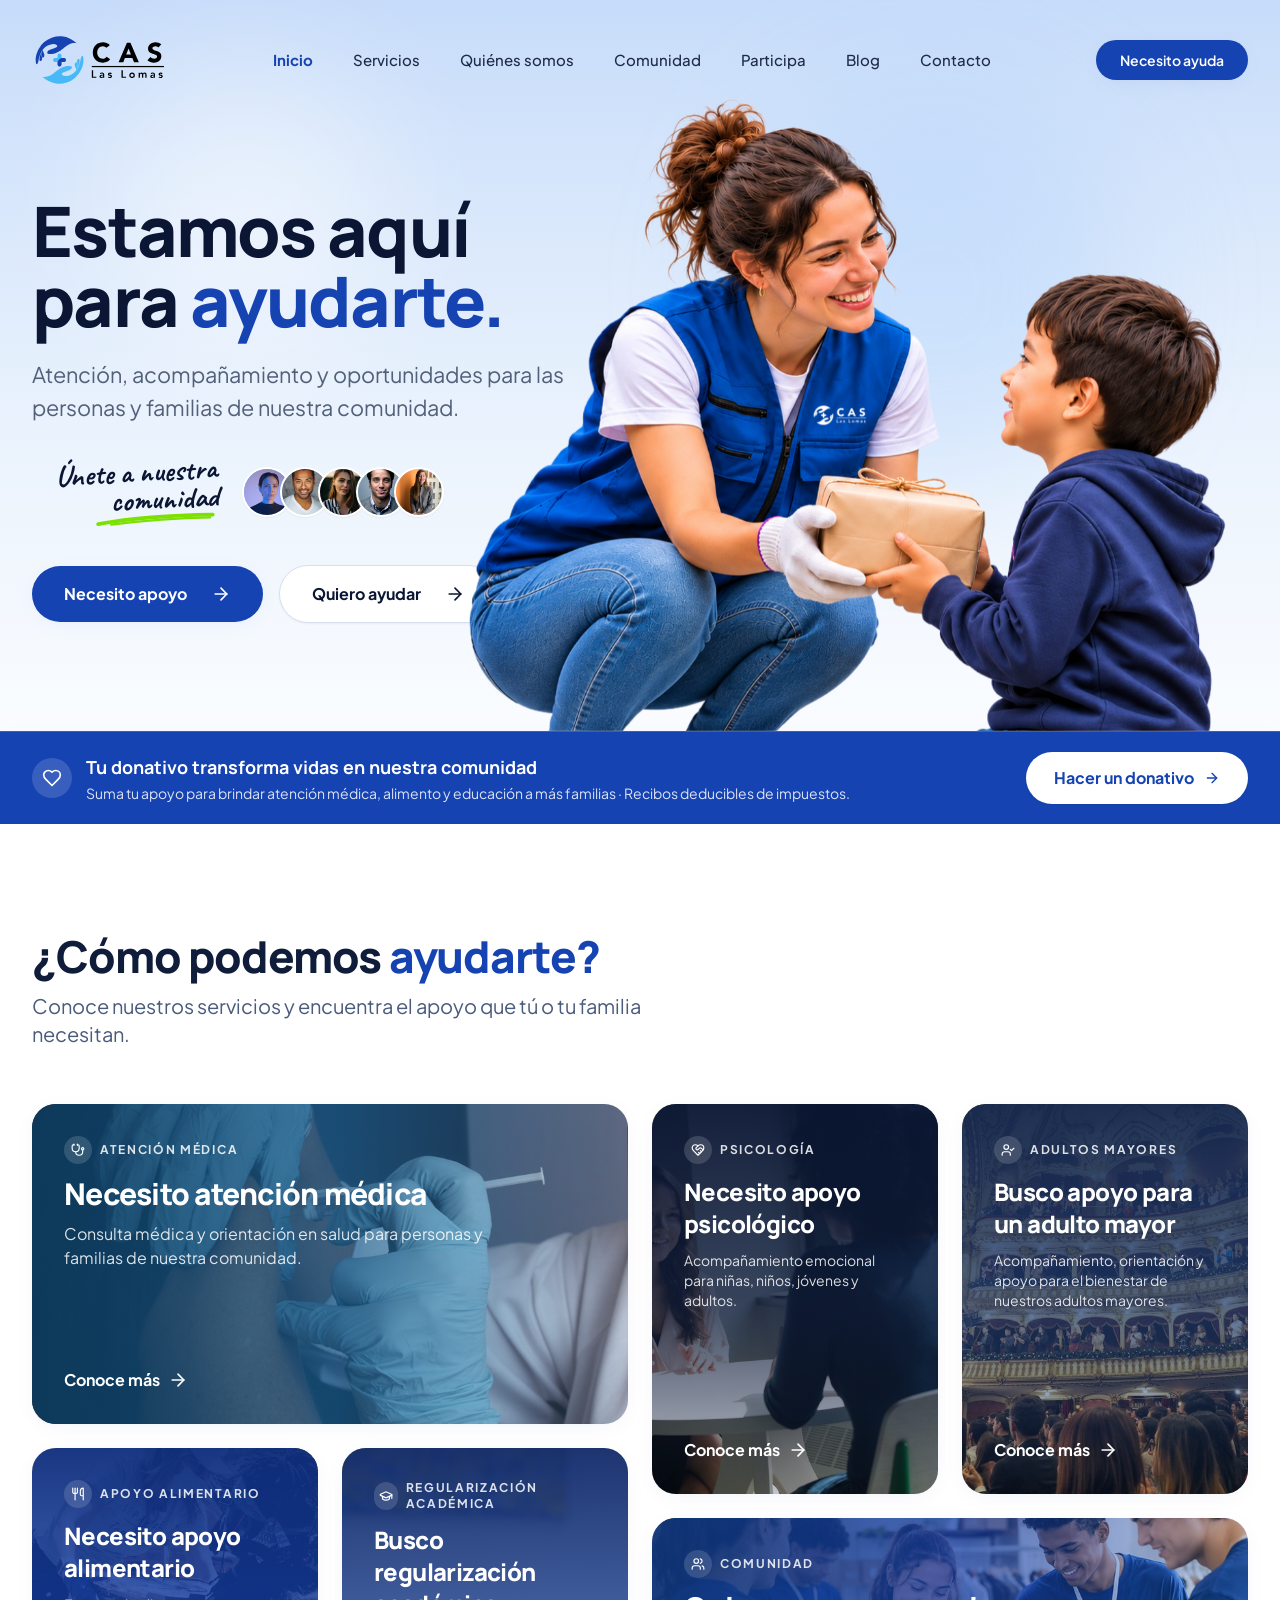
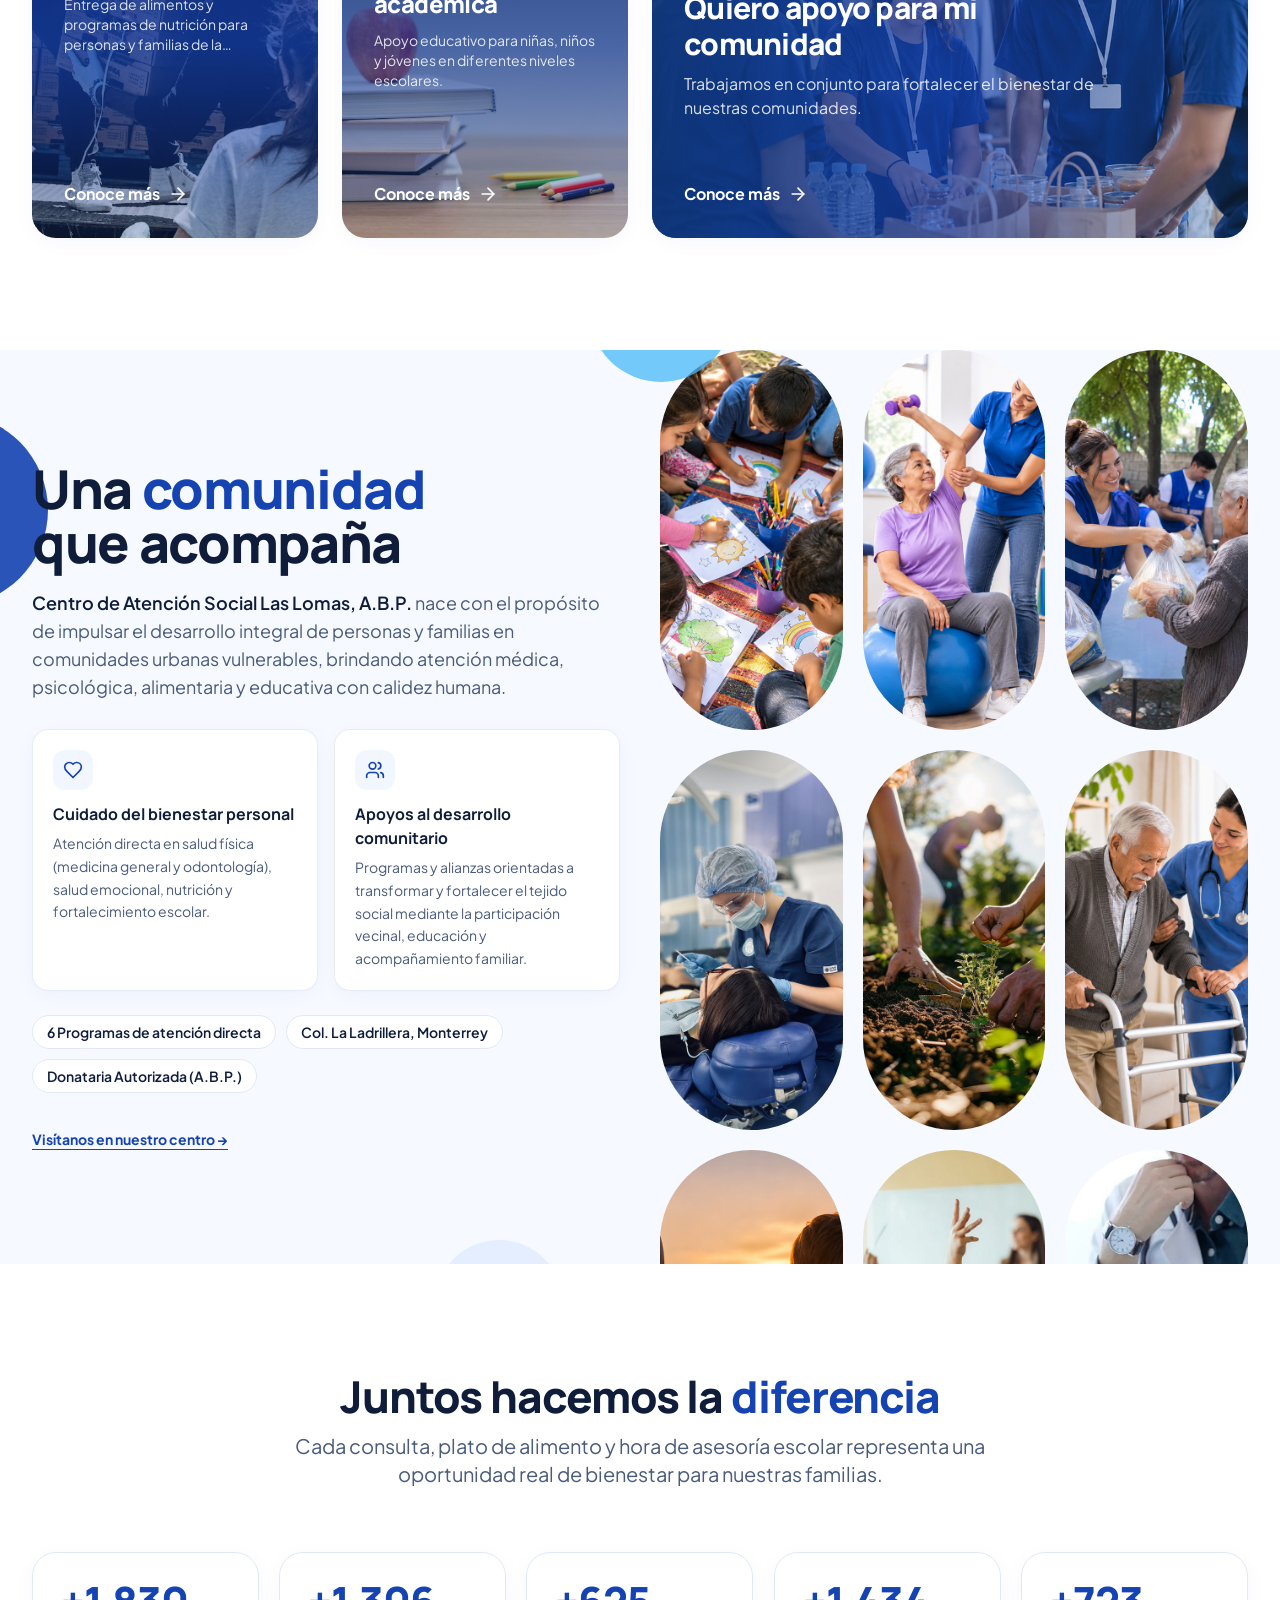
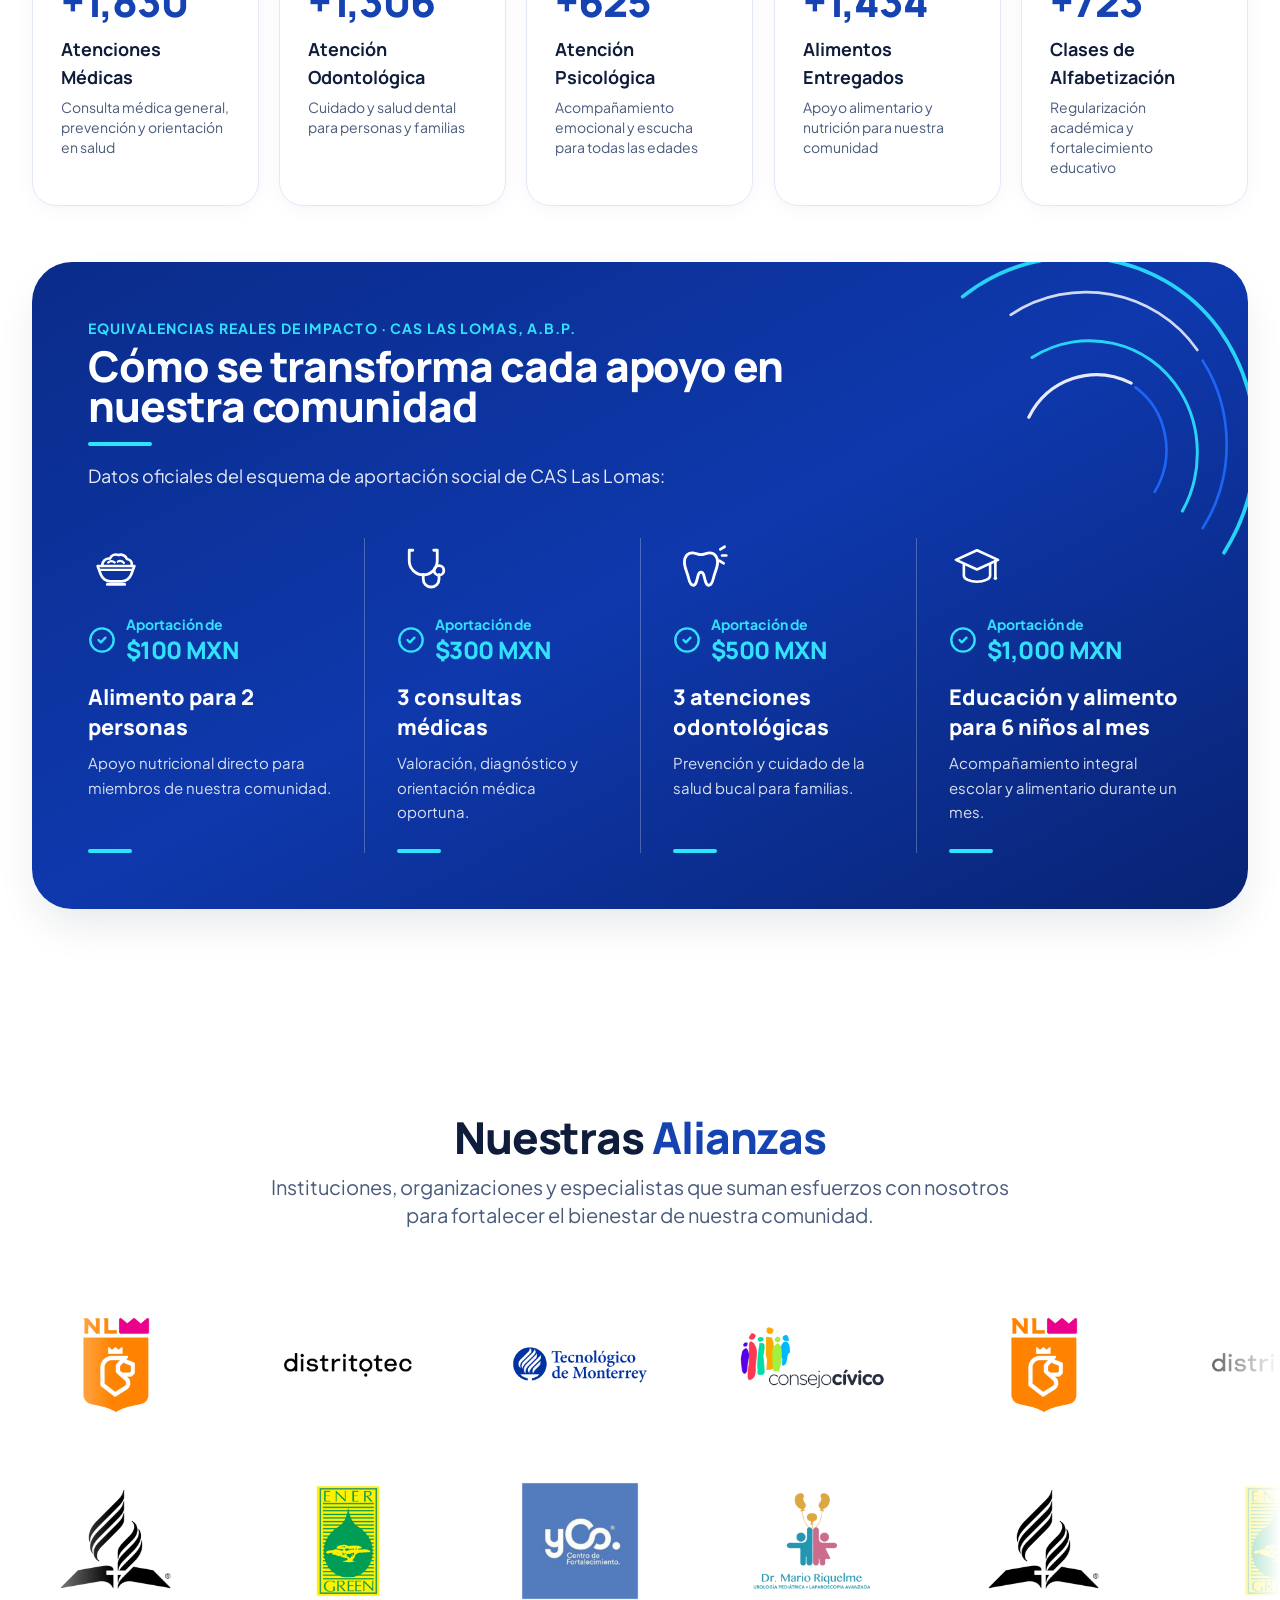
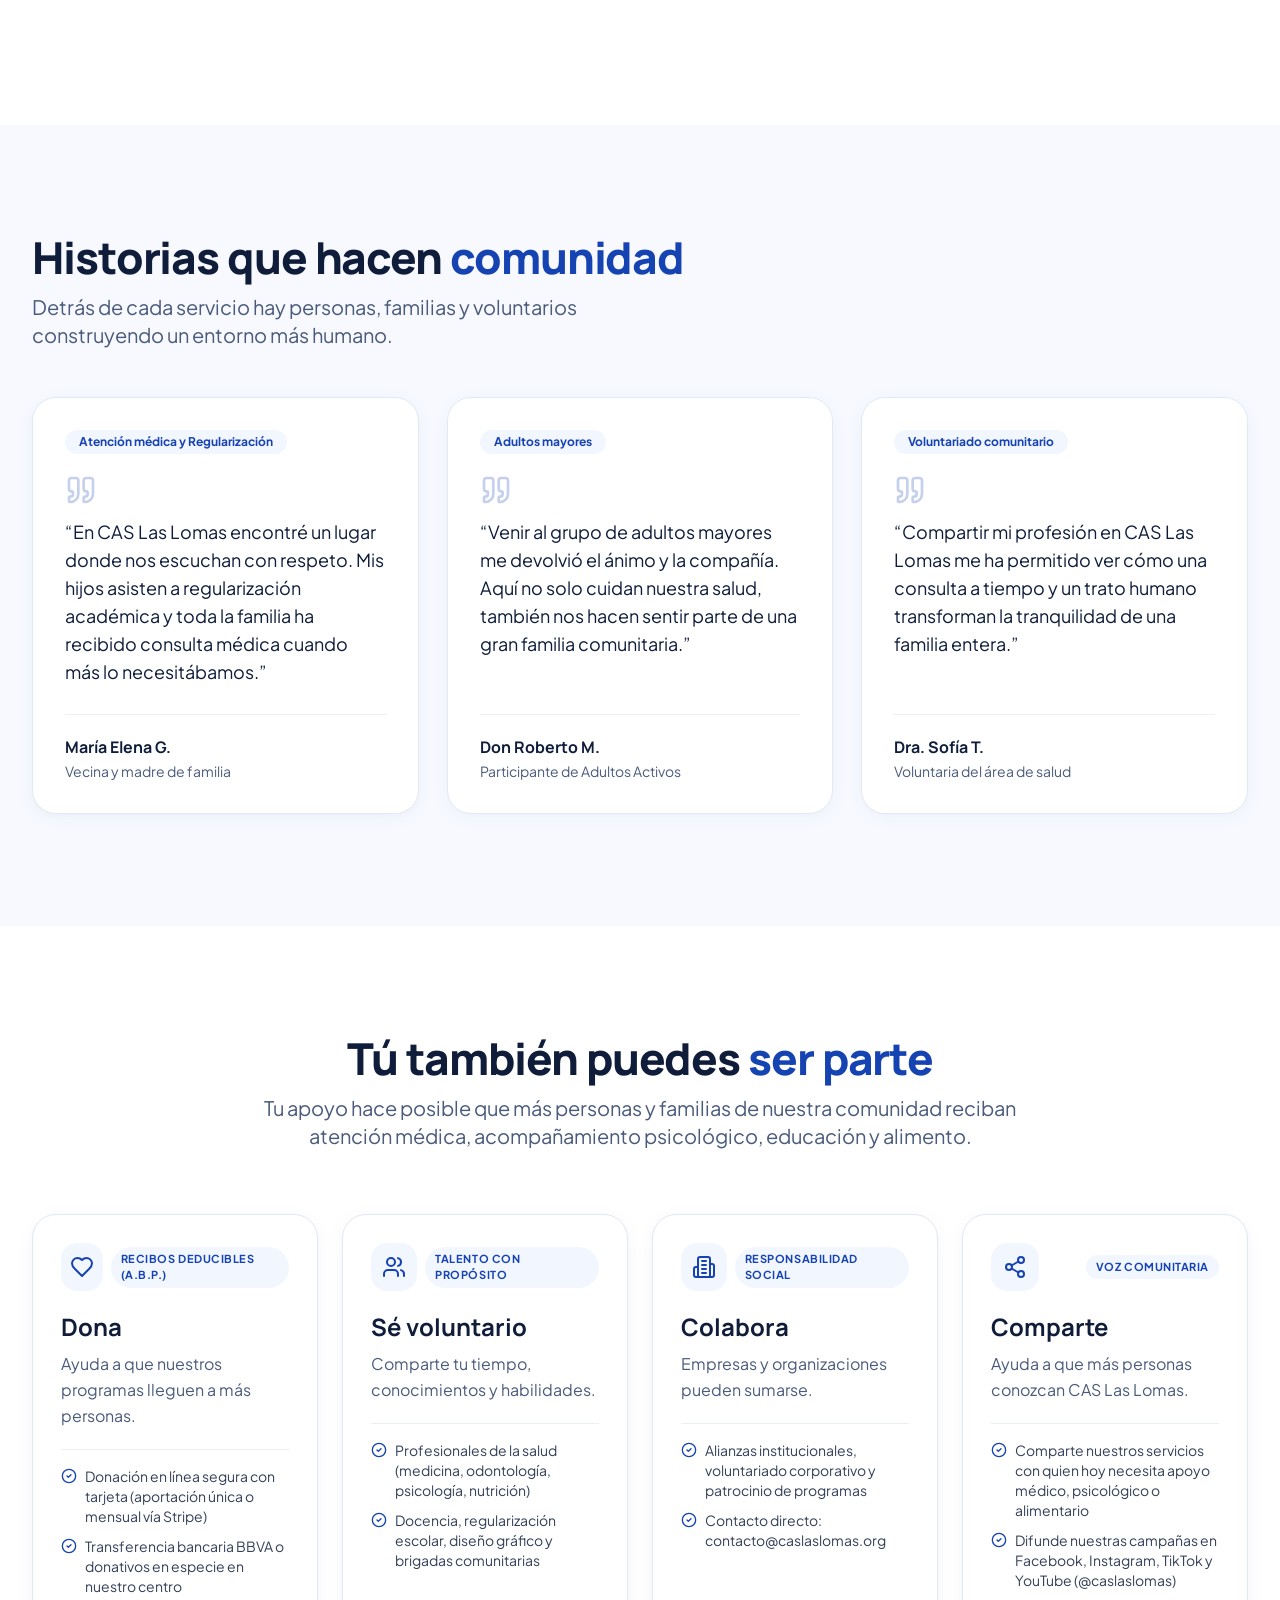
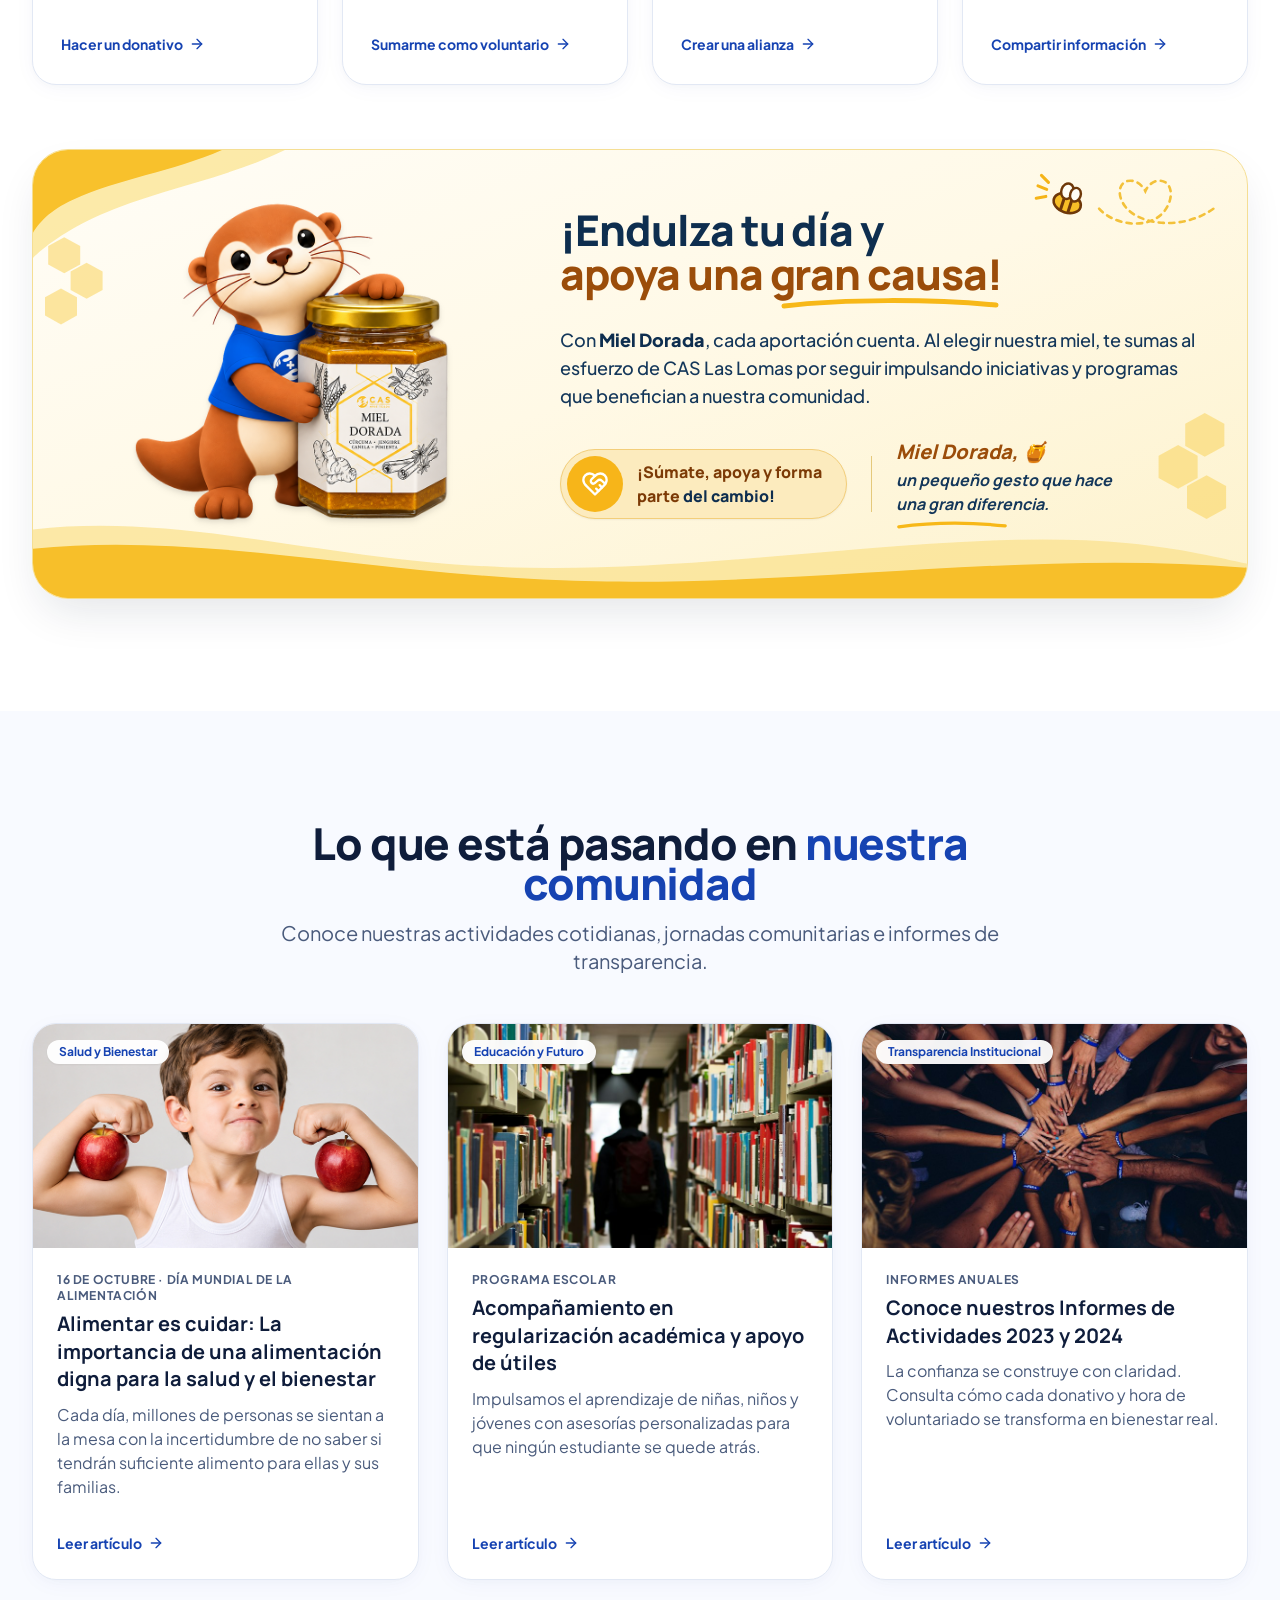
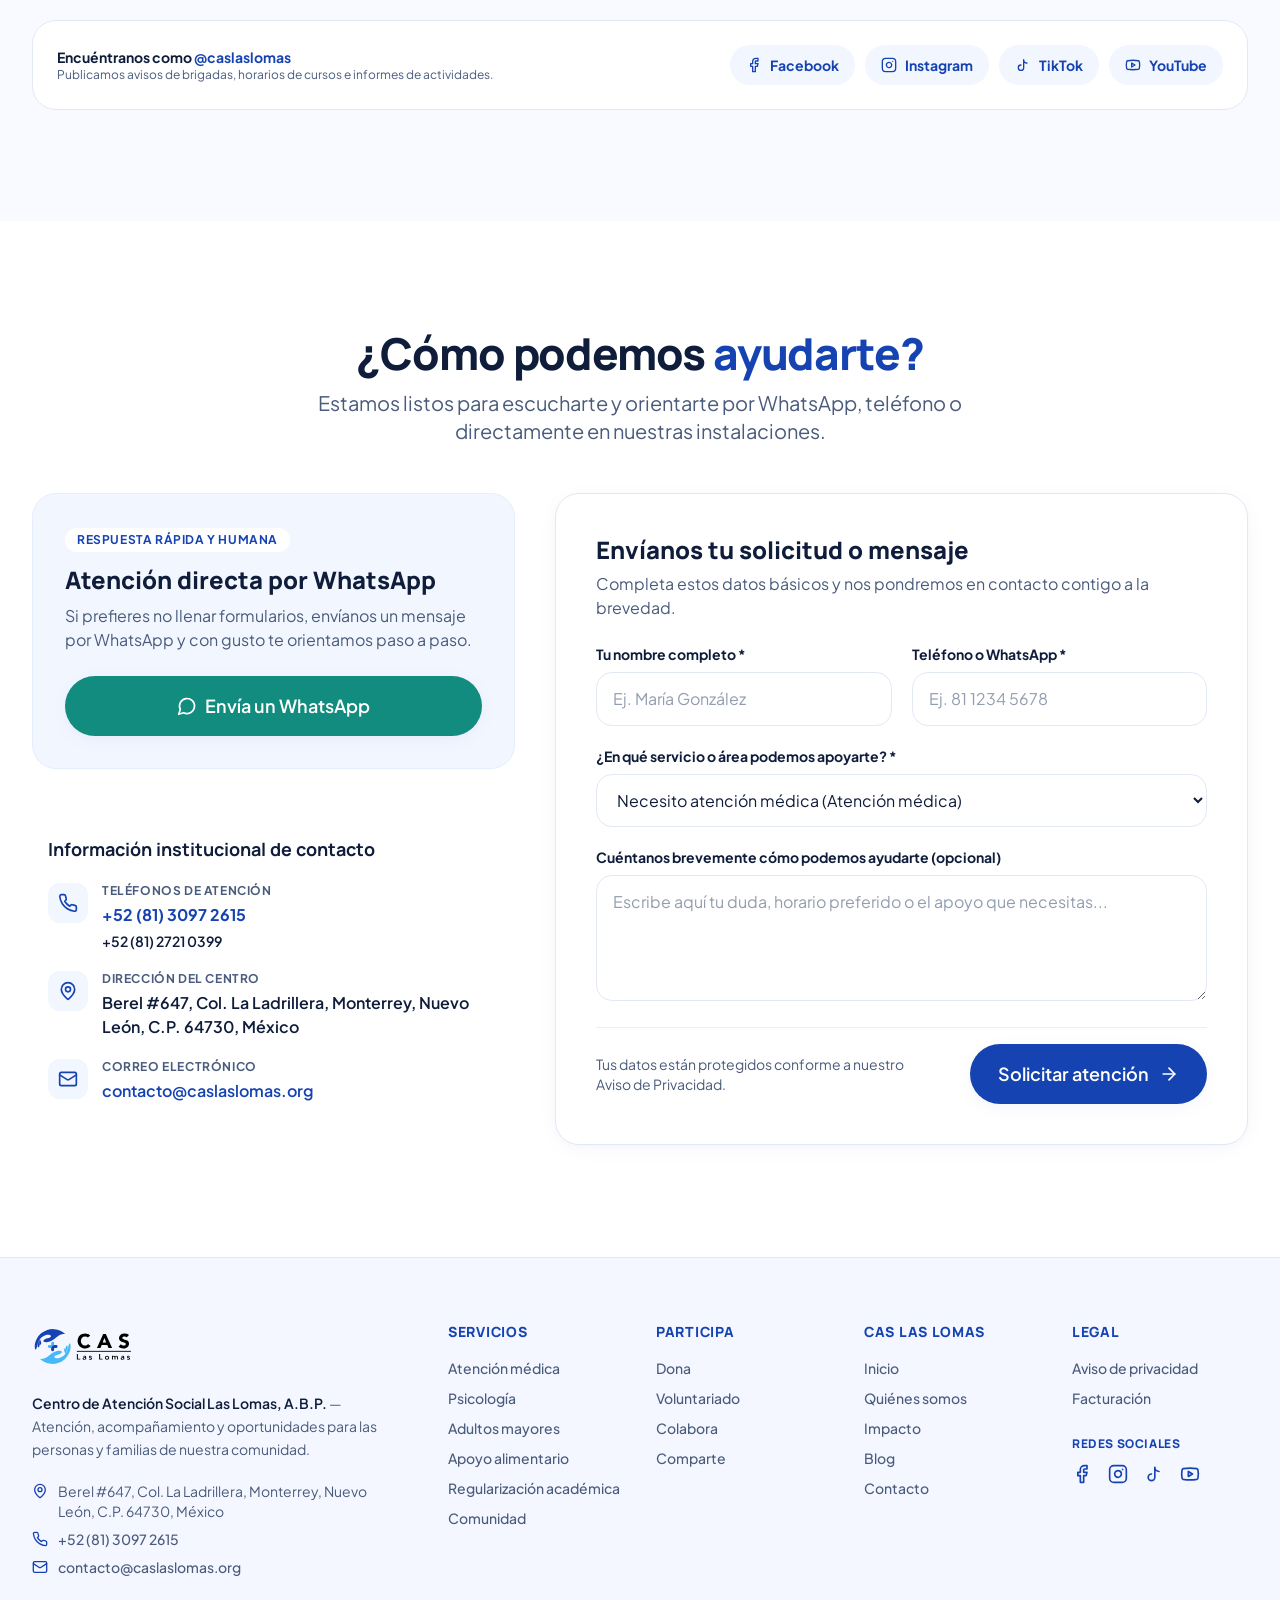
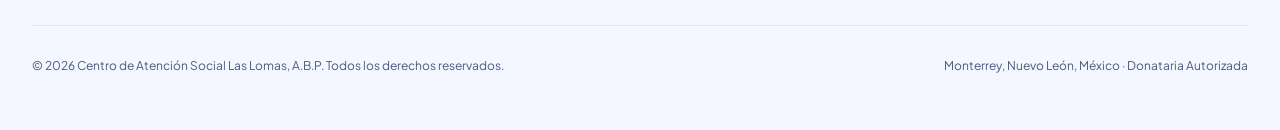
==== index.html @ 0db28bc6 "Add files via upload" ====
<!doctype html>
<html lang="es-MX" class="scroll-smooth">
  <head>
    <meta charset="UTF-8" />
    <link rel="icon" type="image/png" href="/favicon.png" />
    <link rel="apple-touch-icon" href="/favicon.png" />
    <meta name="viewport" content="width=device-width, initial-scale=1.0" />
    <title>CAS Las Lomas, A.B.P. — Comunidad, Acompañamiento y Oportunidades</title>
    <meta
      name="description"
      content="Centro de Atención Social Las Lomas, A.B.P. Atención médica, apoyo psicológico, apoyo alimentario, adultos mayores, regularización académica y programas para las personas y familias de nuestra comunidad en Monterrey, N.L."
    />
    <meta name="theme-color" content="#1643B2" />
    <!-- Google Fonts: Manrope, Plus Jakarta Sans & Caveat -->
    <link rel="preconnect" href="https://fonts.googleapis.com" />
    <link rel="preconnect" href="https://fonts.gstatic.com" crossorigin />
    <link
      href="https://fonts.googleapis.com/css2?family=Caveat:wght@600;700&family=Manrope:wght@600;700;800&family=Plus+Jakarta+Sans:wght@400;500;600;700&display=swap"
      rel="stylesheet"
    />
    <script type="module" crossorigin src="/assets/index-CTsj-hBc.js"></script>
    <link rel="stylesheet" crossorigin href="/assets/index-2d9EonLI.css">
  </head>
  <body class="bg-white text-cas-text font-sans antialiased selection:bg-cas-blue selection:text-white">
    <a
      href="#contenido-principal"
      class="sr-only focus:not-sr-only focus:fixed focus:top-4 focus:left-4 focus:z-[100] focus:px-5 focus:py-3 focus:bg-cas-blue focus:text-white focus:font-semibold focus:rounded-xl focus:shadow-lg"
    >
      Saltar al contenido principal
    </a>
    <div id="root"></div>
  </body>
</html>
---- assets/index-2d9EonLI.css ----
*,:before,:after{--tw-border-spacing-x: 0;--tw-border-spacing-y: 0;--tw-translate-x: 0;--tw-translate-y: 0;--tw-rotate: 0;--tw-skew-x: 0;--tw-skew-y: 0;--tw-scale-x: 1;--tw-scale-y: 1;--tw-pan-x: ;--tw-pan-y: ;--tw-pinch-zoom: ;--tw-scroll-snap-strictness: proximity;--tw-gradient-from-position: ;--tw-gradient-via-position: ;--tw-gradient-to-position: ;--tw-ordinal: ;--tw-slashed-zero: ;--tw-numeric-figure: ;--tw-numeric-spacing: ;--tw-numeric-fraction: ;--tw-ring-inset: ;--tw-ring-offset-width: 0px;--tw-ring-offset-color: #fff;--tw-ring-color: rgb(59 130 246 / .5);--tw-ring-offset-shadow: 0 0 #0000;--tw-ring-shadow: 0 0 #0000;--tw-shadow: 0 0 #0000;--tw-shadow-colored: 0 0 #0000;--tw-blur: ;--tw-brightness: ;--tw-contrast: ;--tw-grayscale: ;--tw-hue-rotate: ;--tw-invert: ;--tw-saturate: ;--tw-sepia: ;--tw-drop-shadow: ;--tw-backdrop-blur: ;--tw-backdrop-brightness: ;--tw-backdrop-contrast: ;--tw-backdrop-grayscale: ;--tw-backdrop-hue-rotate: ;--tw-backdrop-invert: ;--tw-backdrop-opacity: ;--tw-backdrop-saturate: ;--tw-backdrop-sepia: ;--tw-contain-size: ;--tw-contain-layout: ;--tw-contain-paint: ;--tw-contain-style: }::backdrop{--tw-border-spacing-x: 0;--tw-border-spacing-y: 0;--tw-translate-x: 0;--tw-translate-y: 0;--tw-rotate: 0;--tw-skew-x: 0;--tw-skew-y: 0;--tw-scale-x: 1;--tw-scale-y: 1;--tw-pan-x: ;--tw-pan-y: ;--tw-pinch-zoom: ;--tw-scroll-snap-strictness: proximity;--tw-gradient-from-position: ;--tw-gradient-via-position: ;--tw-gradient-to-position: ;--tw-ordinal: ;--tw-slashed-zero: ;--tw-numeric-figure: ;--tw-numeric-spacing: ;--tw-numeric-fraction: ;--tw-ring-inset: ;--tw-ring-offset-width: 0px;--tw-ring-offset-color: #fff;--tw-ring-color: rgb(59 130 246 / .5);--tw-ring-offset-shadow: 0 0 #0000;--tw-ring-shadow: 0 0 #0000;--tw-shadow: 0 0 #0000;--tw-shadow-colored: 0 0 #0000;--tw-blur: ;--tw-brightness: ;--tw-contrast: ;--tw-grayscale: ;--tw-hue-rotate: ;--tw-invert: ;--tw-saturate: ;--tw-sepia: ;--tw-drop-shadow: ;--tw-backdrop-blur: ;--tw-backdrop-brightness: ;--tw-backdrop-contrast: ;--tw-backdrop-grayscale: ;--tw-backdrop-hue-rotate: ;--tw-backdrop-invert: ;--tw-backdrop-opacity: ;--tw-backdrop-saturate: ;--tw-backdrop-sepia: ;--tw-contain-size: ;--tw-contain-layout: ;--tw-contain-paint: ;--tw-contain-style: }*,:before,:after{box-sizing:border-box;border-width:0;border-style:solid;border-color:#e5e7eb}:before,:after{--tw-content: ""}html,:host{line-height:1.5;-webkit-text-size-adjust:100%;-moz-tab-size:4;-o-tab-size:4;tab-size:4;font-family:Plus Jakarta Sans,Inter,system-ui,-apple-system,sans-serif;font-feature-settings:normal;font-variation-settings:normal;-webkit-tap-highlight-color:transparent}body{margin:0;line-height:inherit}hr{height:0;color:inherit;border-top-width:1px}abbr:where([title]){-webkit-text-decoration:underline dotted;text-decoration:underline dotted}h1,h2,h3,h4,h5,h6{font-size:inherit;font-weight:inherit}a{color:inherit;text-decoration:inherit}b,strong{font-weight:bolder}code,kbd,samp,pre{font-family:ui-monospace,SFMono-Regular,Menlo,Monaco,Consolas,Liberation Mono,Courier New,monospace;font-feature-settings:normal;font-variation-settings:normal;font-size:1em}small{font-size:80%}sub,sup{font-size:75%;line-height:0;position:relative;vertical-align:baseline}sub{bottom:-.25em}sup{top:-.5em}table{text-indent:0;border-color:inherit;border-collapse:collapse}button,input,optgroup,select,textarea{font-family:inherit;font-feature-settings:inherit;font-variation-settings:inherit;font-size:100%;font-weight:inherit;line-height:inherit;letter-spacing:inherit;color:inherit;margin:0;padding:0}button,select{text-transform:none}button,input:where([type=button]),input:where([type=reset]),input:where([type=submit]){-webkit-appearance:button;background-color:transparent;background-image:none}:-moz-focusring{outline:auto}:-moz-ui-invalid{box-shadow:none}progress{vertical-align:baseline}::-webkit-inner-spin-button,::-webkit-outer-spin-button{height:auto}[type=search]{-webkit-appearance:textfield;outline-offset:-2px}::-webkit-search-decoration{-webkit-appearance:none}::-webkit-file-upload-button{-webkit-appearance:button;font:inherit}summary{display:list-item}blockquote,dl,dd,h1,h2,h3,h4,h5,h6,hr,figure,p,pre{margin:0}fieldset{margin:0;padding:0}legend{padding:0}ol,ul,menu{list-style:none;margin:0;padding:0}dialog{padding:0}textarea{resize:vertical}input::-moz-placeholder,textarea::-moz-placeholder{opacity:1;color:#9ca3af}input::placeholder,textarea::placeholder{opacity:1;color:#9ca3af}button,[role=button]{cursor:pointer}:disabled{cursor:default}img,svg,video,canvas,audio,iframe,embed,object{display:block;vertical-align:middle}img,video{max-width:100%;height:auto}[hidden]:where(:not([hidden=until-found])){display:none}html{font-feature-settings:"cv02","cv03","cv04","cv11";-webkit-tap-highlight-color:transparent}*:focus-visible{outline:3px solid #1643B2;outline-offset:3px}.sr-only{position:absolute;width:1px;height:1px;padding:0;margin:-1px;overflow:hidden;clip:rect(0,0,0,0);white-space:nowrap;border-width:0}.pointer-events-none{pointer-events:none}.fixed{position:fixed}.absolute{position:absolute}.relative{position:relative}.inset-0{top:0;right:0;bottom:0;left:0}.inset-x-0{left:0;right:0}.inset-y-0{top:0;bottom:0}.-bottom-10{bottom:-2.5rem}.-bottom-3{bottom:-.75rem}.-left-12{left:-3rem}.-left-4{left:-1rem}.-right-4{right:-1rem}.-right-6{right:-1.5rem}.-top-12{top:-3rem}.-top-2\.5{top:-.625rem}.-top-3{top:-.75rem}.-top-4{top:-1rem}.-top-6{top:-1.5rem}.bottom-0{bottom:0}.bottom-16{bottom:4rem}.bottom-4{bottom:1rem}.left-0{left:0}.left-3{left:.75rem}.left-3\.5{left:.875rem}.left-4{left:1rem}.left-5{left:1.25rem}.left-6{left:1.5rem}.left-\[34\%\]{left:34%}.left-\[46\%\]{left:46%}.left-\[8\%\]{left:8%}.right-0{right:0}.right-3{right:.75rem}.right-4{right:1rem}.right-6{right:1.5rem}.right-\[12\%\]{right:12%}.top-0{top:0}.top-1\/2{top:50%}.top-16{top:4rem}.top-20{top:5rem}.top-24{top:6rem}.top-3\.5{top:.875rem}.top-4{top:1rem}.-z-10{z-index:-10}.z-10{z-index:10}.z-20{z-index:20}.z-40{z-index:40}.z-50{z-index:50}.z-\[70\]{z-index:70}.order-1{order:1}.order-2{order:2}.mx-auto{margin-left:auto;margin-right:auto}.-ml-1{margin-left:-.25rem}.-mt-0\.5{margin-top:-.125rem}.mb-1\.5{margin-bottom:.375rem}.mb-2{margin-bottom:.5rem}.mb-3{margin-bottom:.75rem}.mb-4{margin-bottom:1rem}.mb-5{margin-bottom:1.25rem}.mb-8{margin-bottom:2rem}.ml-2{margin-left:.5rem}.ml-auto{margin-left:auto}.mr-1{margin-right:.25rem}.mt-0\.5{margin-top:.125rem}.mt-1{margin-top:.25rem}.mt-1\.5{margin-top:.375rem}.mt-10{margin-top:2.5rem}.mt-12{margin-top:3rem}.mt-14{margin-top:3.5rem}.mt-2{margin-top:.5rem}.mt-2\.5{margin-top:.625rem}.mt-20{margin-top:5rem}.mt-3{margin-top:.75rem}.mt-3\.5{margin-top:.875rem}.mt-4{margin-top:1rem}.mt-5{margin-top:1.25rem}.mt-6{margin-top:1.5rem}.mt-7{margin-top:1.75rem}.mt-8{margin-top:2rem}.mt-9{margin-top:2.25rem}.line-clamp-1{overflow:hidden;display:-webkit-box;-webkit-box-orient:vertical;-webkit-line-clamp:1}.line-clamp-2{overflow:hidden;display:-webkit-box;-webkit-box-orient:vertical;-webkit-line-clamp:2}.line-clamp-3{overflow:hidden;display:-webkit-box;-webkit-box-orient:vertical;-webkit-line-clamp:3}.block{display:block}.inline-block{display:inline-block}.flex{display:flex}.inline-flex{display:inline-flex}.grid{display:grid}.hidden{display:none}.aspect-\[16\/9\]{aspect-ratio:16/9}.aspect-\[4\/3\]{aspect-ratio:4/3}.h-1{height:.25rem}.h-10{height:2.5rem}.h-11{height:2.75rem}.h-12{height:3rem}.h-14{height:3.5rem}.h-16{height:4rem}.h-2{height:.5rem}.h-2\.5{height:.625rem}.h-20{height:5rem}.h-28{height:7rem}.h-3{height:.75rem}.h-3\.5{height:.875rem}.h-32{height:8rem}.h-4{height:1rem}.h-40{height:10rem}.h-48{height:12rem}.h-5{height:1.25rem}.h-52{height:13rem}.h-56{height:14rem}.h-6{height:1.5rem}.h-64{height:16rem}.h-7{height:1.75rem}.h-72{height:18rem}.h-8{height:2rem}.h-9{height:2.25rem}.h-96{height:24rem}.h-\[310px\]{height:310px}.h-\[560px\]{height:560px}.h-auto{height:auto}.h-full{height:100%}.max-h-72{max-height:18rem}.max-h-\[10rem\]{max-height:10rem}.max-h-\[85vh\]{max-height:85vh}.max-h-\[90vh\]{max-height:90vh}.max-h-\[92vh\]{max-height:92vh}.min-h-\[290px\]{min-height:290px}.min-h-\[360px\]{min-height:360px}.min-h-\[40px\]{min-height:40px}.min-h-\[48px\]{min-height:48px}.min-h-\[54px\]{min-height:54px}.min-h-screen{min-height:100vh}.w-10{width:2.5rem}.w-11{width:2.75rem}.w-12{width:3rem}.w-14{width:3.5rem}.w-16{width:4rem}.w-2{width:.5rem}.w-2\.5{width:.625rem}.w-20{width:5rem}.w-24{width:6rem}.w-28{width:7rem}.w-3\.5{width:.875rem}.w-32{width:8rem}.w-36{width:9rem}.w-4{width:1rem}.w-44{width:11rem}.w-48{width:12rem}.w-5{width:1.25rem}.w-52{width:13rem}.w-6{width:1.5rem}.w-64{width:16rem}.w-7{width:1.75rem}.w-72{width:18rem}.w-8{width:2rem}.w-9{width:2.25rem}.w-96{width:24rem}.w-\[108\%\]{width:108%}.w-auto{width:auto}.w-full{width:100%}.w-max{width:-moz-max-content;width:max-content}.w-px{width:1px}.min-w-\[215px\]{min-width:215px}.max-w-2xl{max-width:42rem}.max-w-3xl{max-width:48rem}.max-w-4xl{max-width:56rem}.max-w-7xl{max-width:80rem}.max-w-\[220px\]{max-width:220px}.max-w-\[580px\]{max-width:580px}.max-w-full{max-width:100%}.max-w-md{max-width:28rem}.max-w-none{max-width:none}.max-w-xl{max-width:36rem}.max-w-xs{max-width:20rem}.flex-1{flex:1 1 0%}.shrink-0{flex-shrink:0}.origin-bottom{transform-origin:bottom}.-translate-y-0\.5{--tw-translate-y: -.125rem;transform:translate(var(--tw-translate-x),var(--tw-translate-y)) rotate(var(--tw-rotate)) skew(var(--tw-skew-x)) skewY(var(--tw-skew-y)) scaleX(var(--tw-scale-x)) scaleY(var(--tw-scale-y))}.-translate-y-1\/2{--tw-translate-y: -50%;transform:translate(var(--tw-translate-x),var(--tw-translate-y)) rotate(var(--tw-rotate)) skew(var(--tw-skew-x)) skewY(var(--tw-skew-y)) scaleX(var(--tw-scale-x)) scaleY(var(--tw-scale-y))}.-rotate-3{--tw-rotate: -3deg;transform:translate(var(--tw-translate-x),var(--tw-translate-y)) rotate(var(--tw-rotate)) skew(var(--tw-skew-x)) skewY(var(--tw-skew-y)) scaleX(var(--tw-scale-x)) scaleY(var(--tw-scale-y))}.rotate-3{--tw-rotate: 3deg;transform:translate(var(--tw-translate-x),var(--tw-translate-y)) rotate(var(--tw-rotate)) skew(var(--tw-skew-x)) skewY(var(--tw-skew-y)) scaleX(var(--tw-scale-x)) scaleY(var(--tw-scale-y))}.rotate-6{--tw-rotate: 6deg;transform:translate(var(--tw-translate-x),var(--tw-translate-y)) rotate(var(--tw-rotate)) skew(var(--tw-skew-x)) skewY(var(--tw-skew-y)) scaleX(var(--tw-scale-x)) scaleY(var(--tw-scale-y))}.transform{transform:translate(var(--tw-translate-x),var(--tw-translate-y)) rotate(var(--tw-rotate)) skew(var(--tw-skew-x)) skewY(var(--tw-skew-y)) scaleX(var(--tw-scale-x)) scaleY(var(--tw-scale-y))}.cursor-pointer{cursor:pointer}.select-none{-webkit-user-select:none;-moz-user-select:none;user-select:none}.resize-y{resize:vertical}.scroll-mt-20{scroll-margin-top:5rem}.grid-cols-1{grid-template-columns:repeat(1,minmax(0,1fr))}.grid-cols-2{grid-template-columns:repeat(2,minmax(0,1fr))}.grid-cols-3{grid-template-columns:repeat(3,minmax(0,1fr))}.flex-row{flex-direction:row}.flex-col{flex-direction:column}.flex-wrap{flex-wrap:wrap}.items-start{align-items:flex-start}.items-end{align-items:flex-end}.items-center{align-items:center}.items-stretch{align-items:stretch}.justify-end{justify-content:flex-end}.justify-center{justify-content:center}.justify-between{justify-content:space-between}.gap-1{gap:.25rem}.gap-1\.5{gap:.375rem}.gap-10{gap:2.5rem}.gap-12{gap:3rem}.gap-2{gap:.5rem}.gap-2\.5{gap:.625rem}.gap-3{gap:.75rem}.gap-3\.5{gap:.875rem}.gap-4{gap:1rem}.gap-5{gap:1.25rem}.gap-6{gap:1.5rem}.gap-7{gap:1.75rem}.gap-8{gap:2rem}.gap-y-10{row-gap:2.5rem}.-space-x-2\.5>:not([hidden])~:not([hidden]){--tw-space-x-reverse: 0;margin-right:calc(-.625rem * var(--tw-space-x-reverse));margin-left:calc(-.625rem * calc(1 - var(--tw-space-x-reverse)))}.space-y-1\.5>:not([hidden])~:not([hidden]){--tw-space-y-reverse: 0;margin-top:calc(.375rem * calc(1 - var(--tw-space-y-reverse)));margin-bottom:calc(.375rem * var(--tw-space-y-reverse))}.space-y-2>:not([hidden])~:not([hidden]){--tw-space-y-reverse: 0;margin-top:calc(.5rem * calc(1 - var(--tw-space-y-reverse)));margin-bottom:calc(.5rem * var(--tw-space-y-reverse))}.space-y-2\.5>:not([hidden])~:not([hidden]){--tw-space-y-reverse: 0;margin-top:calc(.625rem * calc(1 - var(--tw-space-y-reverse)));margin-bottom:calc(.625rem * var(--tw-space-y-reverse))}.space-y-3>:not([hidden])~:not([hidden]){--tw-space-y-reverse: 0;margin-top:calc(.75rem * calc(1 - var(--tw-space-y-reverse)));margin-bottom:calc(.75rem * var(--tw-space-y-reverse))}.space-y-4>:not([hidden])~:not([hidden]){--tw-space-y-reverse: 0;margin-top:calc(1rem * calc(1 - var(--tw-space-y-reverse)));margin-bottom:calc(1rem * var(--tw-space-y-reverse))}.space-y-5>:not([hidden])~:not([hidden]){--tw-space-y-reverse: 0;margin-top:calc(1.25rem * calc(1 - var(--tw-space-y-reverse)));margin-bottom:calc(1.25rem * var(--tw-space-y-reverse))}.space-y-6>:not([hidden])~:not([hidden]){--tw-space-y-reverse: 0;margin-top:calc(1.5rem * calc(1 - var(--tw-space-y-reverse)));margin-bottom:calc(1.5rem * var(--tw-space-y-reverse))}.space-y-8>:not([hidden])~:not([hidden]){--tw-space-y-reverse: 0;margin-top:calc(2rem * calc(1 - var(--tw-space-y-reverse)));margin-bottom:calc(2rem * var(--tw-space-y-reverse))}.self-start{align-self:flex-start}.self-end{align-self:flex-end}.overflow-hidden{overflow:hidden}.overflow-y-auto{overflow-y:auto}.scroll-smooth{scroll-behavior:smooth}.whitespace-nowrap{white-space:nowrap}.rounded-2xl{border-radius:1rem}.rounded-3xl{border-radius:1.5rem}.rounded-\[2\.25rem\]{border-radius:2.25rem}.rounded-\[2rem\]{border-radius:2rem}.rounded-\[3rem\]{border-radius:3rem}.rounded-full{border-radius:9999px}.rounded-md{border-radius:.375rem}.rounded-xl{border-radius:.75rem}.rounded-b-full{border-bottom-right-radius:9999px;border-bottom-left-radius:9999px}.rounded-r-2xl{border-top-right-radius:1rem;border-bottom-right-radius:1rem}.rounded-r-full{border-top-right-radius:9999px;border-bottom-right-radius:9999px}.rounded-t-full{border-top-left-radius:9999px;border-top-right-radius:9999px}.rounded-tr-\[3\.5rem\]{border-top-right-radius:3.5rem}.border{border-width:1px}.border-2{border-width:2px}.border-4{border-width:4px}.border-b{border-bottom-width:1px}.border-l-4{border-left-width:4px}.border-t{border-top-width:1px}.border-\[\#CBD5E1\]{--tw-border-opacity: 1;border-color:rgb(203 213 225 / var(--tw-border-opacity, 1))}.border-\[\#D5DFEE\]{--tw-border-opacity: 1;border-color:rgb(213 223 238 / var(--tw-border-opacity, 1))}.border-\[\#F3CE7A\]{--tw-border-opacity: 1;border-color:rgb(243 206 122 / var(--tw-border-opacity, 1))}.border-\[\#F5DE93\]{--tw-border-opacity: 1;border-color:rgb(245 222 147 / var(--tw-border-opacity, 1))}.border-cas-blue{--tw-border-opacity: 1;border-color:rgb(22 67 178 / var(--tw-border-opacity, 1))}.border-cas-blue\/30{border-color:#1643b24d}.border-cas-border{--tw-border-opacity: 1;border-color:rgb(226 232 244 / var(--tw-border-opacity, 1))}.border-cas-border\/70{border-color:#e2e8f4b3}.border-cas-border\/80{border-color:#e2e8f4cc}.border-cas-iceStrong{--tw-border-opacity: 1;border-color:rgb(228 238 255 / var(--tw-border-opacity, 1))}.border-red-200{--tw-border-opacity: 1;border-color:rgb(254 202 202 / var(--tw-border-opacity, 1))}.border-transparent{border-color:transparent}.border-white{--tw-border-opacity: 1;border-color:rgb(255 255 255 / var(--tw-border-opacity, 1))}.border-white\/15{border-color:#ffffff26}.border-white\/20{border-color:#fff3}.bg-\[\#128C7E\]{--tw-bg-opacity: 1;background-color:rgb(18 140 126 / var(--tw-bg-opacity, 1))}.bg-\[\#2CE5FF\]{--tw-bg-opacity: 1;background-color:rgb(44 229 255 / var(--tw-bg-opacity, 1))}.bg-\[\#38BDF8\]{--tw-bg-opacity: 1;background-color:rgb(56 189 248 / var(--tw-bg-opacity, 1))}.bg-\[\#8CC5F8\]{--tw-bg-opacity: 1;background-color:rgb(140 197 248 / var(--tw-bg-opacity, 1))}.bg-\[\#9BC5FA\]\/30{background-color:#9bc5fa4d}.bg-\[\#D6E8FF\]{--tw-bg-opacity: 1;background-color:rgb(214 232 255 / var(--tw-bg-opacity, 1))}.bg-\[\#D8E2DC\]{--tw-bg-opacity: 1;background-color:rgb(216 226 220 / var(--tw-bg-opacity, 1))}.bg-\[\#D8ECFF\]{--tw-bg-opacity: 1;background-color:rgb(216 236 255 / var(--tw-bg-opacity, 1))}.bg-\[\#D9E9FB\]{--tw-bg-opacity: 1;background-color:rgb(217 233 251 / var(--tw-bg-opacity, 1))}.bg-\[\#DCE8F9\]{--tw-bg-opacity: 1;background-color:rgb(220 232 249 / var(--tw-bg-opacity, 1))}.bg-\[\#DCEBFA\]{--tw-bg-opacity: 1;background-color:rgb(220 235 250 / var(--tw-bg-opacity, 1))}.bg-\[\#E2E8F0\]{--tw-bg-opacity: 1;background-color:rgb(226 232 240 / var(--tw-bg-opacity, 1))}.bg-\[\#E2EEFF\]{--tw-bg-opacity: 1;background-color:rgb(226 238 255 / var(--tw-bg-opacity, 1))}.bg-\[\#E4EEFF\]{--tw-bg-opacity: 1;background-color:rgb(228 238 255 / var(--tw-bg-opacity, 1))}.bg-\[\#E5C97B\]{--tw-bg-opacity: 1;background-color:rgb(229 201 123 / var(--tw-bg-opacity, 1))}.bg-\[\#E5ECF8\]{--tw-bg-opacity: 1;background-color:rgb(229 236 248 / var(--tw-bg-opacity, 1))}.bg-\[\#E8F1FD\]{--tw-bg-opacity: 1;background-color:rgb(232 241 253 / var(--tw-bg-opacity, 1))}.bg-\[\#F3D5E5\]{--tw-bg-opacity: 1;background-color:rgb(243 213 229 / var(--tw-bg-opacity, 1))}.bg-\[\#F6F9FF\]{--tw-bg-opacity: 1;background-color:rgb(246 249 255 / var(--tw-bg-opacity, 1))}.bg-\[\#F7B519\]{--tw-bg-opacity: 1;background-color:rgb(247 181 25 / var(--tw-bg-opacity, 1))}.bg-\[\#F8B4C4\]{--tw-bg-opacity: 1;background-color:rgb(248 180 196 / var(--tw-bg-opacity, 1))}.bg-\[\#FCEBBE\]{--tw-bg-opacity: 1;background-color:rgb(252 235 190 / var(--tw-bg-opacity, 1))}.bg-cas-blue{--tw-bg-opacity: 1;background-color:rgb(22 67 178 / var(--tw-bg-opacity, 1))}.bg-cas-blue\/10{background-color:#1643b21a}.bg-cas-blue\/90{background-color:#1643b2e6}.bg-cas-blue\/95{background-color:#1643b2f2}.bg-cas-blueDeep\/60{background-color:#0a193699}.bg-cas-border{--tw-bg-opacity: 1;background-color:rgb(226 232 244 / var(--tw-bg-opacity, 1))}.bg-cas-ice{--tw-bg-opacity: 1;background-color:rgb(242 246 255 / var(--tw-bg-opacity, 1))}.bg-cas-ice\/35{background-color:#f2f6ff59}.bg-cas-ice\/40{background-color:#f2f6ff66}.bg-cas-ice\/45{background-color:#f2f6ff73}.bg-cas-ice\/50{background-color:#f2f6ff80}.bg-cas-ice\/60{background-color:#f2f6ff99}.bg-cas-ice\/70{background-color:#f2f6ffb3}.bg-cas-ice\/80{background-color:#f2f6ffcc}.bg-cas-ice\/90{background-color:#f2f6ffe6}.bg-cas-iceStrong{--tw-bg-opacity: 1;background-color:rgb(228 238 255 / var(--tw-bg-opacity, 1))}.bg-cas-iceStrong\/90{background-color:#e4eeffe6}.bg-cas-sky\/75{background-color:#47b9f7bf}.bg-red-50{--tw-bg-opacity: 1;background-color:rgb(254 242 242 / var(--tw-bg-opacity, 1))}.bg-transparent{background-color:transparent}.bg-white{--tw-bg-opacity: 1;background-color:rgb(255 255 255 / var(--tw-bg-opacity, 1))}.bg-white\/15{background-color:#ffffff26}.bg-white\/45{background-color:#ffffff73}.bg-white\/80{background-color:#fffc}.bg-white\/95{background-color:#fffffff2}.bg-gradient-to-b{background-image:linear-gradient(to bottom,var(--tw-gradient-stops))}.bg-gradient-to-br{background-image:linear-gradient(to bottom right,var(--tw-gradient-stops))}.bg-gradient-to-l{background-image:linear-gradient(to left,var(--tw-gradient-stops))}.bg-gradient-to-r{background-image:linear-gradient(to right,var(--tw-gradient-stops))}.bg-gradient-to-t{background-image:linear-gradient(to top,var(--tw-gradient-stops))}.from-\[\#0A1633\]\/95{--tw-gradient-from: rgb(10 22 51 / .95) var(--tw-gradient-from-position);--tw-gradient-to: rgb(10 22 51 / 0) var(--tw-gradient-to-position);--tw-gradient-stops: var(--tw-gradient-from), var(--tw-gradient-to)}.from-\[\#0A2C8A\]{--tw-gradient-from: #0A2C8A var(--tw-gradient-from-position);--tw-gradient-to: rgb(10 44 138 / 0) var(--tw-gradient-to-position);--tw-gradient-stops: var(--tw-gradient-from), var(--tw-gradient-to)}.from-\[\#0A359E\]{--tw-gradient-from: #0A359E var(--tw-gradient-from-position);--tw-gradient-to: rgb(10 53 158 / 0) var(--tw-gradient-to-position);--tw-gradient-stops: var(--tw-gradient-from), var(--tw-gradient-to)}.from-\[\#0D3B5E\]\/95{--tw-gradient-from: rgb(13 59 94 / .95) var(--tw-gradient-from-position);--tw-gradient-to: rgb(13 59 94 / 0) var(--tw-gradient-to-position);--tw-gradient-stops: var(--tw-gradient-from), var(--tw-gradient-to)}.from-\[\#0E3578\]\/95{--tw-gradient-from: rgb(14 53 120 / .95) var(--tw-gradient-from-position);--tw-gradient-to: rgb(14 53 120 / 0) var(--tw-gradient-to-position);--tw-gradient-stops: var(--tw-gradient-from), var(--tw-gradient-to)}.from-\[\#0F2E7D\]\/95{--tw-gradient-from: rgb(15 46 125 / .95) var(--tw-gradient-from-position);--tw-gradient-to: rgb(15 46 125 / 0) var(--tw-gradient-to-position);--tw-gradient-stops: var(--tw-gradient-from), var(--tw-gradient-to)}.from-\[\#122B6B\]\/95{--tw-gradient-from: rgb(18 43 107 / .95) var(--tw-gradient-from-position);--tw-gradient-to: rgb(18 43 107 / 0) var(--tw-gradient-to-position);--tw-gradient-stops: var(--tw-gradient-from), var(--tw-gradient-to)}.from-\[\#142850\]\/95{--tw-gradient-from: rgb(20 40 80 / .95) var(--tw-gradient-from-position);--tw-gradient-to: rgb(20 40 80 / 0) var(--tw-gradient-to-position);--tw-gradient-stops: var(--tw-gradient-from), var(--tw-gradient-to)}.from-\[\#C7DCFA\]{--tw-gradient-from: #C7DCFA var(--tw-gradient-from-position);--tw-gradient-to: rgb(199 220 250 / 0) var(--tw-gradient-to-position);--tw-gradient-stops: var(--tw-gradient-from), var(--tw-gradient-to)}.from-\[\#FFFDF7\]{--tw-gradient-from: #FFFDF7 var(--tw-gradient-from-position);--tw-gradient-to: rgb(255 253 247 / 0) var(--tw-gradient-to-position);--tw-gradient-stops: var(--tw-gradient-from), var(--tw-gradient-to)}.from-cas-blueDeep\/45{--tw-gradient-from: rgb(10 25 54 / .45) var(--tw-gradient-from-position);--tw-gradient-to: rgb(10 25 54 / 0) var(--tw-gradient-to-position);--tw-gradient-stops: var(--tw-gradient-from), var(--tw-gradient-to)}.from-cas-blueDeep\/75{--tw-gradient-from: rgb(10 25 54 / .75) var(--tw-gradient-from-position);--tw-gradient-to: rgb(10 25 54 / 0) var(--tw-gradient-to-position);--tw-gradient-stops: var(--tw-gradient-from), var(--tw-gradient-to)}.from-white{--tw-gradient-from: #fff var(--tw-gradient-from-position);--tw-gradient-to: rgb(255 255 255 / 0) var(--tw-gradient-to-position);--tw-gradient-stops: var(--tw-gradient-from), var(--tw-gradient-to)}.via-\[\#0E38AC\]{--tw-gradient-to: rgb(14 56 172 / 0) var(--tw-gradient-to-position);--tw-gradient-stops: var(--tw-gradient-from), #0E38AC var(--tw-gradient-via-position), var(--tw-gradient-to)}.via-\[\#0F1D3B\]\/80{--tw-gradient-to: rgb(15 29 59 / 0) var(--tw-gradient-to-position);--tw-gradient-stops: var(--tw-gradient-from), rgb(15 29 59 / .8) var(--tw-gradient-via-position), var(--tw-gradient-to)}.via-\[\#145889\]\/75{--tw-gradient-to: rgb(20 88 137 / 0) var(--tw-gradient-to-position);--tw-gradient-stops: var(--tw-gradient-from), rgb(20 88 137 / .75) var(--tw-gradient-via-position), var(--tw-gradient-to)}.via-\[\#1643B2\]\/70{--tw-gradient-to: rgb(22 67 178 / 0) var(--tw-gradient-to-position);--tw-gradient-stops: var(--tw-gradient-from), rgb(22 67 178 / .7) var(--tw-gradient-via-position), var(--tw-gradient-to)}.via-\[\#1643B2\]\/75{--tw-gradient-to: rgb(22 67 178 / 0) var(--tw-gradient-to-position);--tw-gradient-stops: var(--tw-gradient-from), rgb(22 67 178 / .75) var(--tw-gradient-via-position), var(--tw-gradient-to)}.via-\[\#1A3F96\]\/75{--tw-gradient-to: rgb(26 63 150 / 0) var(--tw-gradient-to-position);--tw-gradient-stops: var(--tw-gradient-from), rgb(26 63 150 / .75) var(--tw-gradient-via-position), var(--tw-gradient-to)}.via-\[\#1E3A70\]\/75{--tw-gradient-to: rgb(30 58 112 / 0) var(--tw-gradient-to-position);--tw-gradient-stops: var(--tw-gradient-from), rgb(30 58 112 / .75) var(--tw-gradient-via-position), var(--tw-gradient-to)}.via-\[\#E9F2FD\]{--tw-gradient-to: rgb(233 242 253 / 0) var(--tw-gradient-to-position);--tw-gradient-stops: var(--tw-gradient-from), #E9F2FD var(--tw-gradient-via-position), var(--tw-gradient-to)}.via-\[\#FFF9E6\]{--tw-gradient-to: rgb(255 249 230 / 0) var(--tw-gradient-to-position);--tw-gradient-stops: var(--tw-gradient-from), #FFF9E6 var(--tw-gradient-via-position), var(--tw-gradient-to)}.via-cas-blueDeep\/20{--tw-gradient-to: rgb(10 25 54 / 0) var(--tw-gradient-to-position);--tw-gradient-stops: var(--tw-gradient-from), rgb(10 25 54 / .2) var(--tw-gradient-via-position), var(--tw-gradient-to)}.via-transparent{--tw-gradient-to: rgb(0 0 0 / 0) var(--tw-gradient-to-position);--tw-gradient-stops: var(--tw-gradient-from), transparent var(--tw-gradient-via-position), var(--tw-gradient-to)}.via-50\%{--tw-gradient-via-position: 50%}.to-\[\#082373\]{--tw-gradient-to: #082373 var(--tw-gradient-to-position)}.to-\[\#0F1D3B\]\/25{--tw-gradient-to: rgb(15 29 59 / .25) var(--tw-gradient-to-position)}.to-\[\#145889\]\/20{--tw-gradient-to: rgb(20 88 137 / .2) var(--tw-gradient-to-position)}.to-\[\#1643B2\]{--tw-gradient-to: #1643B2 var(--tw-gradient-to-position)}.to-\[\#1643B2\]\/20{--tw-gradient-to: rgb(22 67 178 / .2) var(--tw-gradient-to-position)}.to-\[\#1A3F96\]\/20{--tw-gradient-to: rgb(26 63 150 / .2) var(--tw-gradient-to-position)}.to-\[\#1E3A70\]\/20{--tw-gradient-to: rgb(30 58 112 / .2) var(--tw-gradient-to-position)}.to-\[\#2B6CB0\]\/20{--tw-gradient-to: rgb(43 108 176 / .2) var(--tw-gradient-to-position)}.to-\[\#FDF2CC\]{--tw-gradient-to: #FDF2CC var(--tw-gradient-to-position)}.to-transparent{--tw-gradient-to: transparent var(--tw-gradient-to-position)}.to-white{--tw-gradient-to: #fff var(--tw-gradient-to-position)}.fill-current{fill:currentColor}.stroke-\[2\]{stroke-width:2}.stroke-\[3\]{stroke-width:3}.object-contain{-o-object-fit:contain;object-fit:contain}.object-cover{-o-object-fit:cover;object-fit:cover}.object-bottom{-o-object-position:bottom;object-position:bottom}.object-center{-o-object-position:center;object-position:center}.p-1{padding:.25rem}.p-1\.5{padding:.375rem}.p-3\.5{padding:.875rem}.p-4{padding:1rem}.p-5{padding:1.25rem}.p-6{padding:1.5rem}.p-7{padding:1.75rem}.px-1{padding-left:.25rem;padding-right:.25rem}.px-2{padding-left:.5rem;padding-right:.5rem}.px-2\.5{padding-left:.625rem;padding-right:.625rem}.px-3{padding-left:.75rem;padding-right:.75rem}.px-3\.5{padding-left:.875rem;padding-right:.875rem}.px-4{padding-left:1rem;padding-right:1rem}.px-5{padding-left:1.25rem;padding-right:1.25rem}.px-6{padding-left:1.5rem;padding-right:1.5rem}.px-7{padding-left:1.75rem;padding-right:1.75rem}.px-8{padding-left:2rem;padding-right:2rem}.py-0\.5{padding-top:.125rem;padding-bottom:.125rem}.py-1{padding-top:.25rem;padding-bottom:.25rem}.py-1\.5{padding-top:.375rem;padding-bottom:.375rem}.py-16{padding-top:4rem;padding-bottom:4rem}.py-2{padding-top:.5rem;padding-bottom:.5rem}.py-2\.5{padding-top:.625rem;padding-bottom:.625rem}.py-20{padding-top:5rem;padding-bottom:5rem}.py-3{padding-top:.75rem;padding-bottom:.75rem}.py-3\.5{padding-top:.875rem;padding-bottom:.875rem}.py-4{padding-top:1rem;padding-bottom:1rem}.py-5{padding-top:1.25rem;padding-bottom:1.25rem}.pb-0{padding-bottom:0}.pb-10{padding-bottom:2.5rem}.pb-12{padding-bottom:3rem}.pb-20{padding-bottom:5rem}.pb-24{padding-bottom:6rem}.pb-4{padding-bottom:1rem}.pb-5{padding-bottom:1.25rem}.pb-6{padding-bottom:1.5rem}.pl-12{padding-left:3rem}.pl-2{padding-left:.5rem}.pr-0{padding-right:0}.pr-4{padding-right:1rem}.pr-6{padding-right:1.5rem}.pt-0\.5{padding-top:.125rem}.pt-1{padding-top:.25rem}.pt-14{padding-top:3.5rem}.pt-16{padding-top:4rem}.pt-2{padding-top:.5rem}.pt-28{padding-top:7rem}.pt-3{padding-top:.75rem}.pt-4{padding-top:1rem}.pt-5{padding-top:1.25rem}.pt-6{padding-top:1.5rem}.pt-8{padding-top:2rem}.text-left{text-align:left}.text-center{text-align:center}.font-display{font-family:Manrope,Plus Jakarta Sans,system-ui,-apple-system,sans-serif}.font-mono{font-family:ui-monospace,SFMono-Regular,Menlo,Monaco,Consolas,Liberation Mono,Courier New,monospace}.font-sans{font-family:Plus Jakarta Sans,Inter,system-ui,-apple-system,sans-serif}.text-2xl{font-size:1.5rem;line-height:2rem}.text-3xl{font-size:1.875rem;line-height:2.25rem}.text-4xl{font-size:2.25rem;line-height:2.5rem}.text-\[10px\]{font-size:10px}.text-\[11px\]{font-size:11px}.text-\[15px\]{font-size:15px}.text-\[2\.75rem\]{font-size:2.75rem}.text-base{font-size:1rem;line-height:1.5rem}.text-lg{font-size:1.125rem;line-height:1.75rem}.text-sm{font-size:.875rem;line-height:1.25rem}.text-xl{font-size:1.25rem;line-height:1.75rem}.text-xs{font-size:.75rem;line-height:1rem}.font-bold{font-weight:700}.font-extrabold{font-weight:800}.font-medium{font-weight:500}.font-normal{font-weight:400}.font-semibold{font-weight:600}.uppercase{text-transform:uppercase}.italic{font-style:italic}.leading-\[0\.95\]{line-height:.95}.leading-\[0\.9\]{line-height:.9}.leading-\[1\.05\]{line-height:1.05}.leading-\[1\.08\]{line-height:1.08}.leading-\[1\.12\]{line-height:1.12}.leading-\[1\.15\]{line-height:1.15}.leading-\[1\.1\]{line-height:1.1}.leading-\[1\.5\]{line-height:1.5}.leading-none{line-height:1}.leading-relaxed{line-height:1.625}.leading-snug{line-height:1.375}.leading-tight{line-height:1.25}.tracking-\[0\.08em\]{letter-spacing:.08em}.tracking-\[0\.14em\]{letter-spacing:.14em}.tracking-normal{letter-spacing:0em}.tracking-tight{letter-spacing:-.025em}.tracking-wide{letter-spacing:.025em}.tracking-wider{letter-spacing:.05em}.tracking-widest{letter-spacing:.1em}.text-\[\#0A1633\]{--tw-text-opacity: 1;color:rgb(10 22 51 / var(--tw-text-opacity, 1))}.text-\[\#0E2E4F\]{--tw-text-opacity: 1;color:rgb(14 46 79 / var(--tw-text-opacity, 1))}.text-\[\#128C7E\]{--tw-text-opacity: 1;color:rgb(18 140 126 / var(--tw-text-opacity, 1))}.text-\[\#14375A\]{--tw-text-opacity: 1;color:rgb(20 55 90 / var(--tw-text-opacity, 1))}.text-\[\#1E2B48\]{--tw-text-opacity: 1;color:rgb(30 43 72 / var(--tw-text-opacity, 1))}.text-\[\#33E1FF\]{--tw-text-opacity: 1;color:rgb(51 225 255 / var(--tw-text-opacity, 1))}.text-\[\#38BDF8\]{--tw-text-opacity: 1;color:rgb(56 189 248 / var(--tw-text-opacity, 1))}.text-\[\#475569\]{--tw-text-opacity: 1;color:rgb(71 85 105 / var(--tw-text-opacity, 1))}.text-\[\#526079\]{--tw-text-opacity: 1;color:rgb(82 96 121 / var(--tw-text-opacity, 1))}.text-\[\#7C3A06\]{--tw-text-opacity: 1;color:rgb(124 58 6 / var(--tw-text-opacity, 1))}.text-\[\#7CE000\]{--tw-text-opacity: 1;color:rgb(124 224 0 / var(--tw-text-opacity, 1))}.text-\[\#9B4D0A\]{--tw-text-opacity: 1;color:rgb(155 77 10 / var(--tw-text-opacity, 1))}.text-\[\#F7B818\]{--tw-text-opacity: 1;color:rgb(247 184 24 / var(--tw-text-opacity, 1))}.text-\[\#F8C12C\]{--tw-text-opacity: 1;color:rgb(248 193 44 / var(--tw-text-opacity, 1))}.text-\[\#F9D35C\]\/55{color:#f9d35c8c}.text-cas-blue{--tw-text-opacity: 1;color:rgb(22 67 178 / var(--tw-text-opacity, 1))}.text-cas-blue\/25{color:#1643b240}.text-cas-iceStrong{--tw-text-opacity: 1;color:rgb(228 238 255 / var(--tw-text-opacity, 1))}.text-cas-muted{--tw-text-opacity: 1;color:rgb(74 91 124 / var(--tw-text-opacity, 1))}.text-cas-text{--tw-text-opacity: 1;color:rgb(15 29 59 / var(--tw-text-opacity, 1))}.text-cas-text\/85{color:#0f1d3bd9}.text-red-500{--tw-text-opacity: 1;color:rgb(239 68 68 / var(--tw-text-opacity, 1))}.text-red-700{--tw-text-opacity: 1;color:rgb(185 28 28 / var(--tw-text-opacity, 1))}.text-white{--tw-text-opacity: 1;color:rgb(255 255 255 / var(--tw-text-opacity, 1))}.text-white\/80{color:#fffc}.text-white\/85{color:#ffffffd9}.text-white\/90{color:#ffffffe6}.underline{text-decoration-line:underline}.underline-offset-4{text-underline-offset:4px}.antialiased{-webkit-font-smoothing:antialiased;-moz-osx-font-smoothing:grayscale}.accent-\[\#1643B2\]{accent-color:#1643B2}.opacity-90{opacity:.9}.shadow-card-hover{--tw-shadow: 0 14px 34px -6px rgba(22, 67, 178, .1), 0 4px 12px -2px rgba(15, 29, 59, .04);--tw-shadow-colored: 0 14px 34px -6px var(--tw-shadow-color), 0 4px 12px -2px var(--tw-shadow-color);box-shadow:var(--tw-ring-offset-shadow, 0 0 #0000),var(--tw-ring-shadow, 0 0 #0000),var(--tw-shadow)}.shadow-float{--tw-shadow: 0 20px 45px -10px rgba(15, 29, 59, .12);--tw-shadow-colored: 0 20px 45px -10px var(--tw-shadow-color);box-shadow:var(--tw-ring-offset-shadow, 0 0 #0000),var(--tw-ring-shadow, 0 0 #0000),var(--tw-shadow)}.shadow-md{--tw-shadow: 0 4px 6px -1px rgb(0 0 0 / .1), 0 2px 4px -2px rgb(0 0 0 / .1);--tw-shadow-colored: 0 4px 6px -1px var(--tw-shadow-color), 0 2px 4px -2px var(--tw-shadow-color);box-shadow:var(--tw-ring-offset-shadow, 0 0 #0000),var(--tw-ring-shadow, 0 0 #0000),var(--tw-shadow)}.shadow-sm{--tw-shadow: 0 1px 2px 0 rgb(0 0 0 / .05);--tw-shadow-colored: 0 1px 2px 0 var(--tw-shadow-color);box-shadow:var(--tw-ring-offset-shadow, 0 0 #0000),var(--tw-ring-shadow, 0 0 #0000),var(--tw-shadow)}.shadow-subtle{--tw-shadow: 0 4px 24px -4px rgba(22, 67, 178, .05), 0 2px 8px -2px rgba(15, 29, 59, .03);--tw-shadow-colored: 0 4px 24px -4px var(--tw-shadow-color), 0 2px 8px -2px var(--tw-shadow-color);box-shadow:var(--tw-ring-offset-shadow, 0 0 #0000),var(--tw-ring-shadow, 0 0 #0000),var(--tw-shadow)}.outline{outline-style:solid}.blur-3xl{--tw-blur: blur(64px);filter:var(--tw-blur) var(--tw-brightness) var(--tw-contrast) var(--tw-grayscale) var(--tw-hue-rotate) var(--tw-invert) var(--tw-saturate) var(--tw-sepia) var(--tw-drop-shadow)}.drop-shadow-md{--tw-drop-shadow: drop-shadow(0 4px 3px rgb(0 0 0 / .07)) drop-shadow(0 2px 2px rgb(0 0 0 / .06));filter:var(--tw-blur) var(--tw-brightness) var(--tw-contrast) var(--tw-grayscale) var(--tw-hue-rotate) var(--tw-invert) var(--tw-saturate) var(--tw-sepia) var(--tw-drop-shadow)}.filter{filter:var(--tw-blur) var(--tw-brightness) var(--tw-contrast) var(--tw-grayscale) var(--tw-hue-rotate) var(--tw-invert) var(--tw-saturate) var(--tw-sepia) var(--tw-drop-shadow)}.backdrop-blur-md{--tw-backdrop-blur: blur(12px);-webkit-backdrop-filter:var(--tw-backdrop-blur) var(--tw-backdrop-brightness) var(--tw-backdrop-contrast) var(--tw-backdrop-grayscale) var(--tw-backdrop-hue-rotate) var(--tw-backdrop-invert) var(--tw-backdrop-opacity) var(--tw-backdrop-saturate) var(--tw-backdrop-sepia);backdrop-filter:var(--tw-backdrop-blur) var(--tw-backdrop-brightness) var(--tw-backdrop-contrast) var(--tw-backdrop-grayscale) var(--tw-backdrop-hue-rotate) var(--tw-backdrop-invert) var(--tw-backdrop-opacity) var(--tw-backdrop-saturate) var(--tw-backdrop-sepia)}.backdrop-blur-sm{--tw-backdrop-blur: blur(4px);-webkit-backdrop-filter:var(--tw-backdrop-blur) var(--tw-backdrop-brightness) var(--tw-backdrop-contrast) var(--tw-backdrop-grayscale) var(--tw-backdrop-hue-rotate) var(--tw-backdrop-invert) var(--tw-backdrop-opacity) var(--tw-backdrop-saturate) var(--tw-backdrop-sepia);backdrop-filter:var(--tw-backdrop-blur) var(--tw-backdrop-brightness) var(--tw-backdrop-contrast) var(--tw-backdrop-grayscale) var(--tw-backdrop-hue-rotate) var(--tw-backdrop-invert) var(--tw-backdrop-opacity) var(--tw-backdrop-saturate) var(--tw-backdrop-sepia)}.transition-all{transition-property:all;transition-timing-function:cubic-bezier(.4,0,.2,1);transition-duration:.15s}.transition-colors{transition-property:color,background-color,border-color,text-decoration-color,fill,stroke;transition-timing-function:cubic-bezier(.4,0,.2,1);transition-duration:.15s}.transition-transform{transition-property:transform;transition-timing-function:cubic-bezier(.4,0,.2,1);transition-duration:.15s}.duration-150{transition-duration:.15s}.duration-200{transition-duration:.2s}.duration-300{transition-duration:.3s}.duration-500{transition-duration:.5s}.duration-700{transition-duration:.7s}@keyframes fadeInUp{0%{opacity:0;transform:translate3d(0,18px,0)}to{opacity:1;transform:translateZ(0)}}.animate-fade-up{animation:fadeInUp .65s cubic-bezier(.16,1,.3,1) forwards}.gsap-reveal{opacity:0;transform:translate3d(0,24px,0);transition:opacity .65s cubic-bezier(.16,1,.3,1),transform .65s cubic-bezier(.16,1,.3,1);transition-delay:var(--stagger-delay, 0ms);will-change:transform,opacity}.gsap-reveal.is-inview{opacity:1;transform:translateZ(0)}@keyframes verticalMarqueeUp{0%{transform:translateZ(0)}to{transform:translate3d(0,-50%,0)}}@keyframes verticalMarqueeDown{0%{transform:translate3d(0,-50%,0)}to{transform:translateZ(0)}}.animate-marquee-up{animation:verticalMarqueeUp var(--marquee-duration, 34s) linear infinite}.animate-marquee-down{animation:verticalMarqueeDown var(--marquee-duration, 38s) linear infinite}@keyframes horizontalMarqueeLTR{0%{transform:translate3d(-50%,0,0)}to{transform:translateZ(0)}}@keyframes horizontalMarqueeRTL{0%{transform:translateZ(0)}to{transform:translate3d(-50%,0,0)}}.animate-marquee-ltr{animation:horizontalMarqueeLTR var(--marquee-duration, 32s) linear infinite}.animate-marquee-rtl{animation:horizontalMarqueeRTL var(--marquee-duration, 32s) linear infinite}@media(prefers-reduced-motion:reduce){html{scroll-behavior:auto!important}.gsap-reveal{opacity:1!important;transform:none!important;transition:none!important}*,*:before,*:after{animation-duration:.01ms!important;animation-iteration-count:1!important;transition-duration:.01ms!important}}.selection\:bg-cas-blue *::-moz-selection{--tw-bg-opacity: 1;background-color:rgb(22 67 178 / var(--tw-bg-opacity, 1))}.selection\:bg-cas-blue *::selection{--tw-bg-opacity: 1;background-color:rgb(22 67 178 / var(--tw-bg-opacity, 1))}.selection\:text-white *::-moz-selection{--tw-text-opacity: 1;color:rgb(255 255 255 / var(--tw-text-opacity, 1))}.selection\:text-white *::selection{--tw-text-opacity: 1;color:rgb(255 255 255 / var(--tw-text-opacity, 1))}.selection\:bg-cas-blue::-moz-selection{--tw-bg-opacity: 1;background-color:rgb(22 67 178 / var(--tw-bg-opacity, 1))}.selection\:bg-cas-blue::selection{--tw-bg-opacity: 1;background-color:rgb(22 67 178 / var(--tw-bg-opacity, 1))}.selection\:text-white::-moz-selection{--tw-text-opacity: 1;color:rgb(255 255 255 / var(--tw-text-opacity, 1))}.selection\:text-white::selection{--tw-text-opacity: 1;color:rgb(255 255 255 / var(--tw-text-opacity, 1))}.placeholder\:text-cas-muted\/60::-moz-placeholder{color:#4a5b7c99}.placeholder\:text-cas-muted\/60::placeholder{color:#4a5b7c99}.hover\:-translate-y-1:hover{--tw-translate-y: -.25rem;transform:translate(var(--tw-translate-x),var(--tw-translate-y)) rotate(var(--tw-rotate)) skew(var(--tw-skew-x)) skewY(var(--tw-skew-y)) scaleX(var(--tw-scale-x)) scaleY(var(--tw-scale-y))}.hover\:border-cas-blue:hover{--tw-border-opacity: 1;border-color:rgb(22 67 178 / var(--tw-border-opacity, 1))}.hover\:border-cas-blue\/30:hover{border-color:#1643b24d}.hover\:border-cas-blue\/40:hover{border-color:#1643b266}.hover\:border-cas-iceStrong:hover{--tw-border-opacity: 1;border-color:rgb(228 238 255 / var(--tw-border-opacity, 1))}.hover\:bg-\[\#0E7266\]:hover{--tw-bg-opacity: 1;background-color:rgb(14 114 102 / var(--tw-bg-opacity, 1))}.hover\:bg-\[\#0EA5E9\]:hover{--tw-bg-opacity: 1;background-color:rgb(14 165 233 / var(--tw-bg-opacity, 1))}.hover\:bg-\[\#F9DF9B\]:hover{--tw-bg-opacity: 1;background-color:rgb(249 223 155 / var(--tw-bg-opacity, 1))}.hover\:bg-cas-blue:hover{--tw-bg-opacity: 1;background-color:rgb(22 67 178 / var(--tw-bg-opacity, 1))}.hover\:bg-cas-blueDark:hover{--tw-bg-opacity: 1;background-color:rgb(15 46 125 / var(--tw-bg-opacity, 1))}.hover\:bg-cas-ice:hover{--tw-bg-opacity: 1;background-color:rgb(242 246 255 / var(--tw-bg-opacity, 1))}.hover\:bg-cas-ice\/40:hover{background-color:#f2f6ff66}.hover\:bg-cas-ice\/50:hover{background-color:#f2f6ff80}.hover\:bg-cas-ice\/60:hover{background-color:#f2f6ff99}.hover\:bg-cas-ice\/70:hover{background-color:#f2f6ffb3}.hover\:bg-cas-iceStrong:hover{--tw-bg-opacity: 1;background-color:rgb(228 238 255 / var(--tw-bg-opacity, 1))}.hover\:bg-white\/25:hover{background-color:#ffffff40}.hover\:text-cas-blue:hover{--tw-text-opacity: 1;color:rgb(22 67 178 / var(--tw-text-opacity, 1))}.hover\:text-cas-blueDark:hover{--tw-text-opacity: 1;color:rgb(15 46 125 / var(--tw-text-opacity, 1))}.hover\:text-white:hover{--tw-text-opacity: 1;color:rgb(255 255 255 / var(--tw-text-opacity, 1))}.hover\:text-white\/90:hover{color:#ffffffe6}.hover\:underline:hover{text-decoration-line:underline}.hover\:shadow-card-hover:hover{--tw-shadow: 0 14px 34px -6px rgba(22, 67, 178, .1), 0 4px 12px -2px rgba(15, 29, 59, .04);--tw-shadow-colored: 0 14px 34px -6px var(--tw-shadow-color), 0 4px 12px -2px var(--tw-shadow-color);box-shadow:var(--tw-ring-offset-shadow, 0 0 #0000),var(--tw-ring-shadow, 0 0 #0000),var(--tw-shadow)}.hover\:shadow-float:hover{--tw-shadow: 0 20px 45px -10px rgba(15, 29, 59, .12);--tw-shadow-colored: 0 20px 45px -10px var(--tw-shadow-color);box-shadow:var(--tw-ring-offset-shadow, 0 0 #0000),var(--tw-ring-shadow, 0 0 #0000),var(--tw-shadow)}.hover\:shadow-md:hover{--tw-shadow: 0 4px 6px -1px rgb(0 0 0 / .1), 0 2px 4px -2px rgb(0 0 0 / .1);--tw-shadow-colored: 0 4px 6px -1px var(--tw-shadow-color), 0 2px 4px -2px var(--tw-shadow-color);box-shadow:var(--tw-ring-offset-shadow, 0 0 #0000),var(--tw-ring-shadow, 0 0 #0000),var(--tw-shadow)}.focus\:not-sr-only:focus{position:static;width:auto;height:auto;padding:0;margin:0;overflow:visible;clip:auto;white-space:normal}.focus\:fixed:focus{position:fixed}.focus\:left-4:focus{left:1rem}.focus\:top-4:focus{top:1rem}.focus\:z-\[100\]:focus{z-index:100}.focus\:rounded-xl:focus{border-radius:.75rem}.focus\:border-cas-blue:focus{--tw-border-opacity: 1;border-color:rgb(22 67 178 / var(--tw-border-opacity, 1))}.focus\:bg-cas-blue:focus{--tw-bg-opacity: 1;background-color:rgb(22 67 178 / var(--tw-bg-opacity, 1))}.focus\:bg-white:focus{--tw-bg-opacity: 1;background-color:rgb(255 255 255 / var(--tw-bg-opacity, 1))}.focus\:px-5:focus{padding-left:1.25rem;padding-right:1.25rem}.focus\:py-3:focus{padding-top:.75rem;padding-bottom:.75rem}.focus\:font-semibold:focus{font-weight:600}.focus\:text-white:focus{--tw-text-opacity: 1;color:rgb(255 255 255 / var(--tw-text-opacity, 1))}.focus\:shadow-lg:focus{--tw-shadow: 0 10px 15px -3px rgb(0 0 0 / .1), 0 4px 6px -4px rgb(0 0 0 / .1);--tw-shadow-colored: 0 10px 15px -3px var(--tw-shadow-color), 0 4px 6px -4px var(--tw-shadow-color);box-shadow:var(--tw-ring-offset-shadow, 0 0 #0000),var(--tw-ring-shadow, 0 0 #0000),var(--tw-shadow)}.focus\:outline-none:focus{outline:2px solid transparent;outline-offset:2px}.focus\:ring-2:focus{--tw-ring-offset-shadow: var(--tw-ring-inset) 0 0 0 var(--tw-ring-offset-width) var(--tw-ring-offset-color);--tw-ring-shadow: var(--tw-ring-inset) 0 0 0 calc(2px + var(--tw-ring-offset-width)) var(--tw-ring-color);box-shadow:var(--tw-ring-offset-shadow),var(--tw-ring-shadow),var(--tw-shadow, 0 0 #0000)}.focus\:ring-cas-blue:focus{--tw-ring-opacity: 1;--tw-ring-color: rgb(22 67 178 / var(--tw-ring-opacity, 1))}.focus\:ring-cas-blue\/15:focus{--tw-ring-color: rgb(22 67 178 / .15)}.focus-visible\:outline:focus-visible{outline-style:solid}.focus-visible\:outline-offset-2:focus-visible{outline-offset:2px}.focus-visible\:outline-cas-blue:focus-visible{outline-color:#1643b2}.active\:scale-\[0\.99\]:active{--tw-scale-x: .99;--tw-scale-y: .99;transform:translate(var(--tw-translate-x),var(--tw-translate-y)) rotate(var(--tw-rotate)) skew(var(--tw-skew-x)) skewY(var(--tw-skew-y)) scaleX(var(--tw-scale-x)) scaleY(var(--tw-scale-y))}.group:hover .group-hover\:translate-x-1{--tw-translate-x: .25rem;transform:translate(var(--tw-translate-x),var(--tw-translate-y)) rotate(var(--tw-rotate)) skew(var(--tw-skew-x)) skewY(var(--tw-skew-y)) scaleX(var(--tw-scale-x)) scaleY(var(--tw-scale-y))}.group:hover .group-hover\:translate-x-1\.5{--tw-translate-x: .375rem;transform:translate(var(--tw-translate-x),var(--tw-translate-y)) rotate(var(--tw-rotate)) skew(var(--tw-skew-x)) skewY(var(--tw-skew-y)) scaleX(var(--tw-scale-x)) scaleY(var(--tw-scale-y))}.group:hover .group-hover\:scale-105{--tw-scale-x: 1.05;--tw-scale-y: 1.05;transform:translate(var(--tw-translate-x),var(--tw-translate-y)) rotate(var(--tw-rotate)) skew(var(--tw-skew-x)) skewY(var(--tw-skew-y)) scaleX(var(--tw-scale-x)) scaleY(var(--tw-scale-y))}.group:hover .group-hover\:scale-\[1\.03\]{--tw-scale-x: 1.03;--tw-scale-y: 1.03;transform:translate(var(--tw-translate-x),var(--tw-translate-y)) rotate(var(--tw-rotate)) skew(var(--tw-skew-x)) skewY(var(--tw-skew-y)) scaleX(var(--tw-scale-x)) scaleY(var(--tw-scale-y))}.group:hover .group-hover\:border-cas-blue\/50{border-color:#1643b280}.group:hover .group-hover\:bg-cas-blue{--tw-bg-opacity: 1;background-color:rgb(22 67 178 / var(--tw-bg-opacity, 1))}.group:hover .group-hover\:bg-cas-iceStrong{--tw-bg-opacity: 1;background-color:rgb(228 238 255 / var(--tw-bg-opacity, 1))}.group:hover .group-hover\:text-cas-blue{--tw-text-opacity: 1;color:rgb(22 67 178 / var(--tw-text-opacity, 1))}.group:hover .group-hover\:text-cas-blueDark{--tw-text-opacity: 1;color:rgb(15 46 125 / var(--tw-text-opacity, 1))}.group:hover .group-hover\:text-white{--tw-text-opacity: 1;color:rgb(255 255 255 / var(--tw-text-opacity, 1))}.group:hover .group-hover\:underline{text-decoration-line:underline}@media(min-width:640px){.sm\:bottom-5{bottom:1.25rem}.sm\:left-5{left:1.25rem}.sm\:order-1{order:1}.sm\:order-2{order:2}.sm\:col-span-2{grid-column:span 2 / span 2}.sm\:mx-0{margin-left:0;margin-right:0}.sm\:mx-6{margin-left:1.5rem;margin-right:1.5rem}.sm\:-mt-7{margin-top:-1.75rem}.sm\:mt-10{margin-top:2.5rem}.sm\:mt-12{margin-top:3rem}.sm\:mt-14{margin-top:3.5rem}.sm\:mt-16{margin-top:4rem}.sm\:mt-7{margin-top:1.75rem}.sm\:mt-9{margin-top:2.25rem}.sm\:block{display:block}.sm\:inline-block{display:inline-block}.sm\:flex{display:flex}.sm\:hidden{display:none}.sm\:h-12{height:3rem}.sm\:h-14{height:3.5rem}.sm\:h-24{height:6rem}.sm\:h-36{height:9rem}.sm\:h-44{height:11rem}.sm\:h-5{height:1.25rem}.sm\:h-60{height:15rem}.sm\:h-64{height:16rem}.sm\:h-7{height:1.75rem}.sm\:h-80{height:20rem}.sm\:h-\[350px\]{height:350px}.sm\:h-\[660px\]{height:660px}.sm\:min-h-\[320px\]{min-height:320px}.sm\:min-h-\[390px\]{min-height:390px}.sm\:w-12{width:3rem}.sm\:w-14{width:3.5rem}.sm\:w-28{width:7rem}.sm\:w-32{width:8rem}.sm\:w-36{width:9rem}.sm\:w-48{width:12rem}.sm\:w-5{width:1.25rem}.sm\:w-56{width:14rem}.sm\:w-64{width:16rem}.sm\:w-7{width:1.75rem}.sm\:w-72{width:18rem}.sm\:w-80{width:20rem}.sm\:w-\[112\%\]{width:112%}.sm\:w-auto{width:auto}.sm\:max-w-\[260px\]{max-width:260px}.sm\:grid-cols-2{grid-template-columns:repeat(2,minmax(0,1fr))}.sm\:grid-cols-4{grid-template-columns:repeat(4,minmax(0,1fr))}.sm\:flex-row{flex-direction:row}.sm\:items-center{align-items:center}.sm\:gap-4{gap:1rem}.sm\:gap-5{gap:1.25rem}.sm\:gap-6{gap:1.5rem}.sm\:gap-x-8{-moz-column-gap:2rem;column-gap:2rem}.sm\:-space-x-3>:not([hidden])~:not([hidden]){--tw-space-x-reverse: 0;margin-right:calc(-.75rem * var(--tw-space-x-reverse));margin-left:calc(-.75rem * calc(1 - var(--tw-space-x-reverse)))}.sm\:self-center{align-self:center}.sm\:whitespace-nowrap{white-space:nowrap}.sm\:rounded-\[2\.5rem\]{border-radius:2.5rem}.sm\:p-10{padding:2.5rem}.sm\:p-12{padding:3rem}.sm\:p-5{padding:1.25rem}.sm\:p-6{padding:1.5rem}.sm\:p-7{padding:1.75rem}.sm\:p-8{padding:2rem}.sm\:px-10{padding-left:2.5rem;padding-right:2.5rem}.sm\:px-4{padding-left:1rem;padding-right:1rem}.sm\:px-6{padding-left:1.5rem;padding-right:1.5rem}.sm\:px-9{padding-left:2.25rem;padding-right:2.25rem}.sm\:py-24{padding-top:6rem;padding-bottom:6rem}.sm\:py-28{padding-top:7rem;padding-bottom:7rem}.sm\:py-5{padding-top:1.25rem;padding-bottom:1.25rem}.sm\:py-6{padding-top:1.5rem;padding-bottom:1.5rem}.sm\:pb-12{padding-bottom:3rem}.sm\:pb-14{padding-bottom:3.5rem}.sm\:pb-28{padding-bottom:7rem}.sm\:pl-6{padding-left:1.5rem}.sm\:pt-10{padding-top:2.5rem}.sm\:pt-24{padding-top:6rem}.sm\:pt-32{padding-top:8rem}.sm\:text-left{text-align:left}.sm\:text-2xl{font-size:1.5rem;line-height:2rem}.sm\:text-3xl{font-size:1.875rem;line-height:2.25rem}.sm\:text-4xl{font-size:2.25rem;line-height:2.5rem}.sm\:text-5xl{font-size:3rem;line-height:1}.sm\:text-6xl{font-size:3.75rem;line-height:1}.sm\:text-\[1\.35rem\]{font-size:1.35rem}.sm\:text-\[1\.85rem\]{font-size:1.85rem}.sm\:text-\[15px\]{font-size:15px}.sm\:text-base{font-size:1rem;line-height:1.5rem}.sm\:text-lg{font-size:1.125rem;line-height:1.75rem}.sm\:text-sm{font-size:.875rem;line-height:1.25rem}.sm\:text-xl{font-size:1.25rem;line-height:1.75rem}.sm\:text-xs{font-size:.75rem;line-height:1rem}}@media(min-width:768px){.md\:block{display:block}.md\:w-auto{width:auto}.md\:grid-cols-2{grid-template-columns:repeat(2,minmax(0,1fr))}.md\:grid-cols-3{grid-template-columns:repeat(3,minmax(0,1fr))}.md\:flex-row{flex-direction:row}.md\:items-end{align-items:flex-end}.md\:self-auto{align-self:auto}.md\:text-left{text-align:left}}@media(min-width:1024px){.lg\:absolute{position:absolute}.lg\:inset-0{top:0;right:0;bottom:0;left:0}.lg\:col-span-4{grid-column:span 4 / span 4}.lg\:col-span-5{grid-column:span 5 / span 5}.lg\:col-span-6{grid-column:span 6 / span 6}.lg\:col-span-7{grid-column:span 7 / span 7}.lg\:col-span-8{grid-column:span 8 / span 8}.lg\:-ml-14{margin-left:-3.5rem}.lg\:-mt-16{margin-top:-4rem}.lg\:ml-auto{margin-left:auto}.lg\:block{display:block}.lg\:grid{display:grid}.lg\:hidden{display:none}.lg\:h-16{height:4rem}.lg\:h-96{height:24rem}.lg\:h-\[380px\]{height:380px}.lg\:h-auto{height:auto}.lg\:min-h-\[760px\]{min-height:760px}.lg\:w-96{width:24rem}.lg\:w-\[126\%\]{width:126%}.lg\:w-\[360px\]{width:360px}.lg\:grid-cols-12{grid-template-columns:repeat(12,minmax(0,1fr))}.lg\:grid-cols-2{grid-template-columns:repeat(2,minmax(0,1fr))}.lg\:grid-cols-3{grid-template-columns:repeat(3,minmax(0,1fr))}.lg\:grid-cols-4{grid-template-columns:repeat(4,minmax(0,1fr))}.lg\:grid-cols-5{grid-template-columns:repeat(5,minmax(0,1fr))}.lg\:flex-row{flex-direction:row}.lg\:items-start{align-items:flex-start}.lg\:justify-start{justify-content:flex-start}.lg\:justify-end{justify-content:flex-end}.lg\:gap-10{gap:2.5rem}.lg\:gap-4{gap:1rem}.lg\:gap-8{gap:2rem}.lg\:gap-x-0{-moz-column-gap:0px;column-gap:0px}.lg\:divide-x>:not([hidden])~:not([hidden]){--tw-divide-x-reverse: 0;border-right-width:calc(1px * var(--tw-divide-x-reverse));border-left-width:calc(1px * calc(1 - var(--tw-divide-x-reverse)))}.lg\:divide-white\/25>:not([hidden])~:not([hidden]){border-color:#ffffff40}.lg\:p-14{padding:3.5rem}.lg\:px-12{padding-left:3rem;padding-right:3rem}.lg\:px-8{padding-left:2rem;padding-right:2rem}.lg\:pb-20{padding-bottom:5rem}.lg\:pl-8{padding-left:2rem}.lg\:pr-6{padding-right:1.5rem}.lg\:pr-8{padding-right:2rem}.lg\:pt-36{padding-top:9rem}.lg\:pt-6{padding-top:1.5rem}.lg\:text-left{text-align:left}.lg\:text-5xl{font-size:3rem;line-height:1}.lg\:text-\[2\.65rem\]{font-size:2.65rem}.lg\:text-\[2\.75rem\]{font-size:2.75rem}.lg\:text-\[3\.35rem\]{font-size:3.35rem}.lg\:text-\[4\.35rem\]{font-size:4.35rem}.lg\:text-lg{font-size:1.125rem;line-height:1.75rem}.lg\:text-xl{font-size:1.25rem;line-height:1.75rem}}@media(min-width:1280px){.xl\:-ml-20{margin-left:-5rem}.xl\:block{display:block}.xl\:flex{display:flex}.xl\:hidden{display:none}.xl\:w-\[132\%\]{width:132%}.xl\:text-\[2\.6rem\]{font-size:2.6rem}}
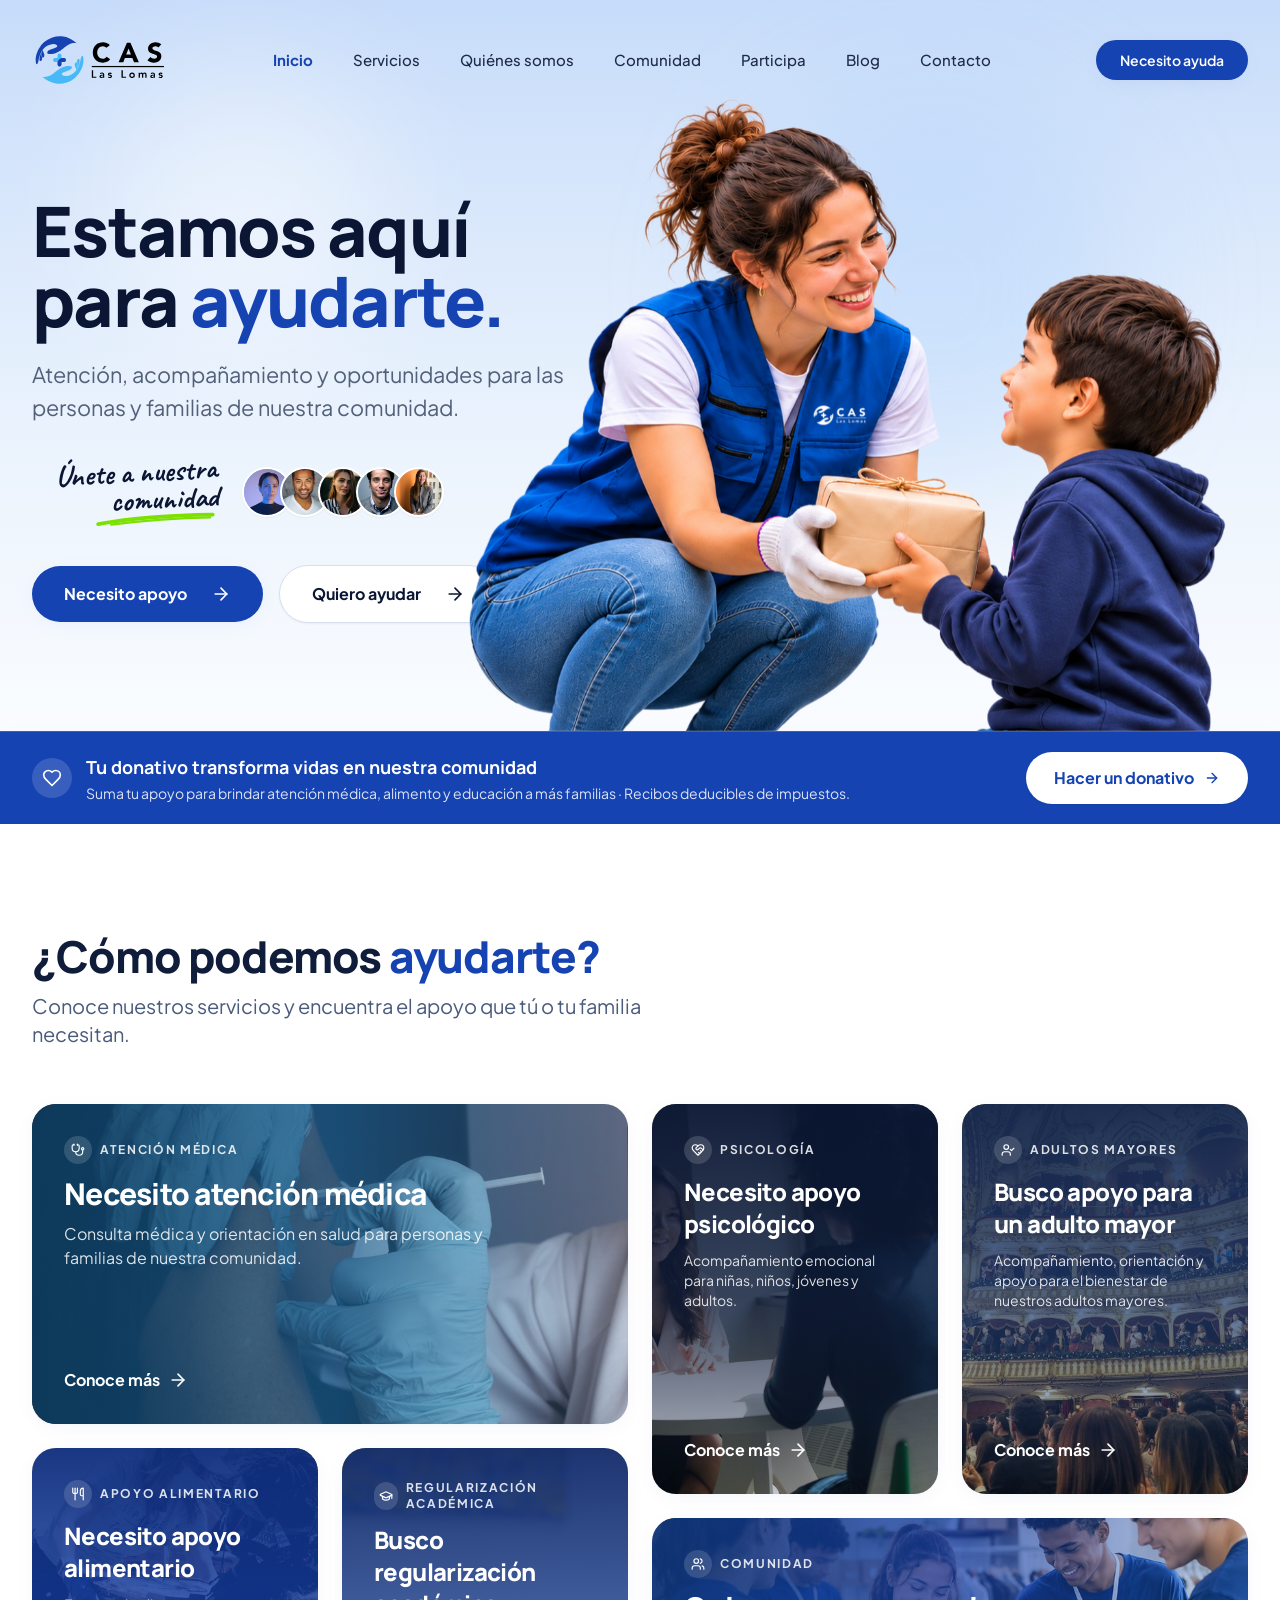
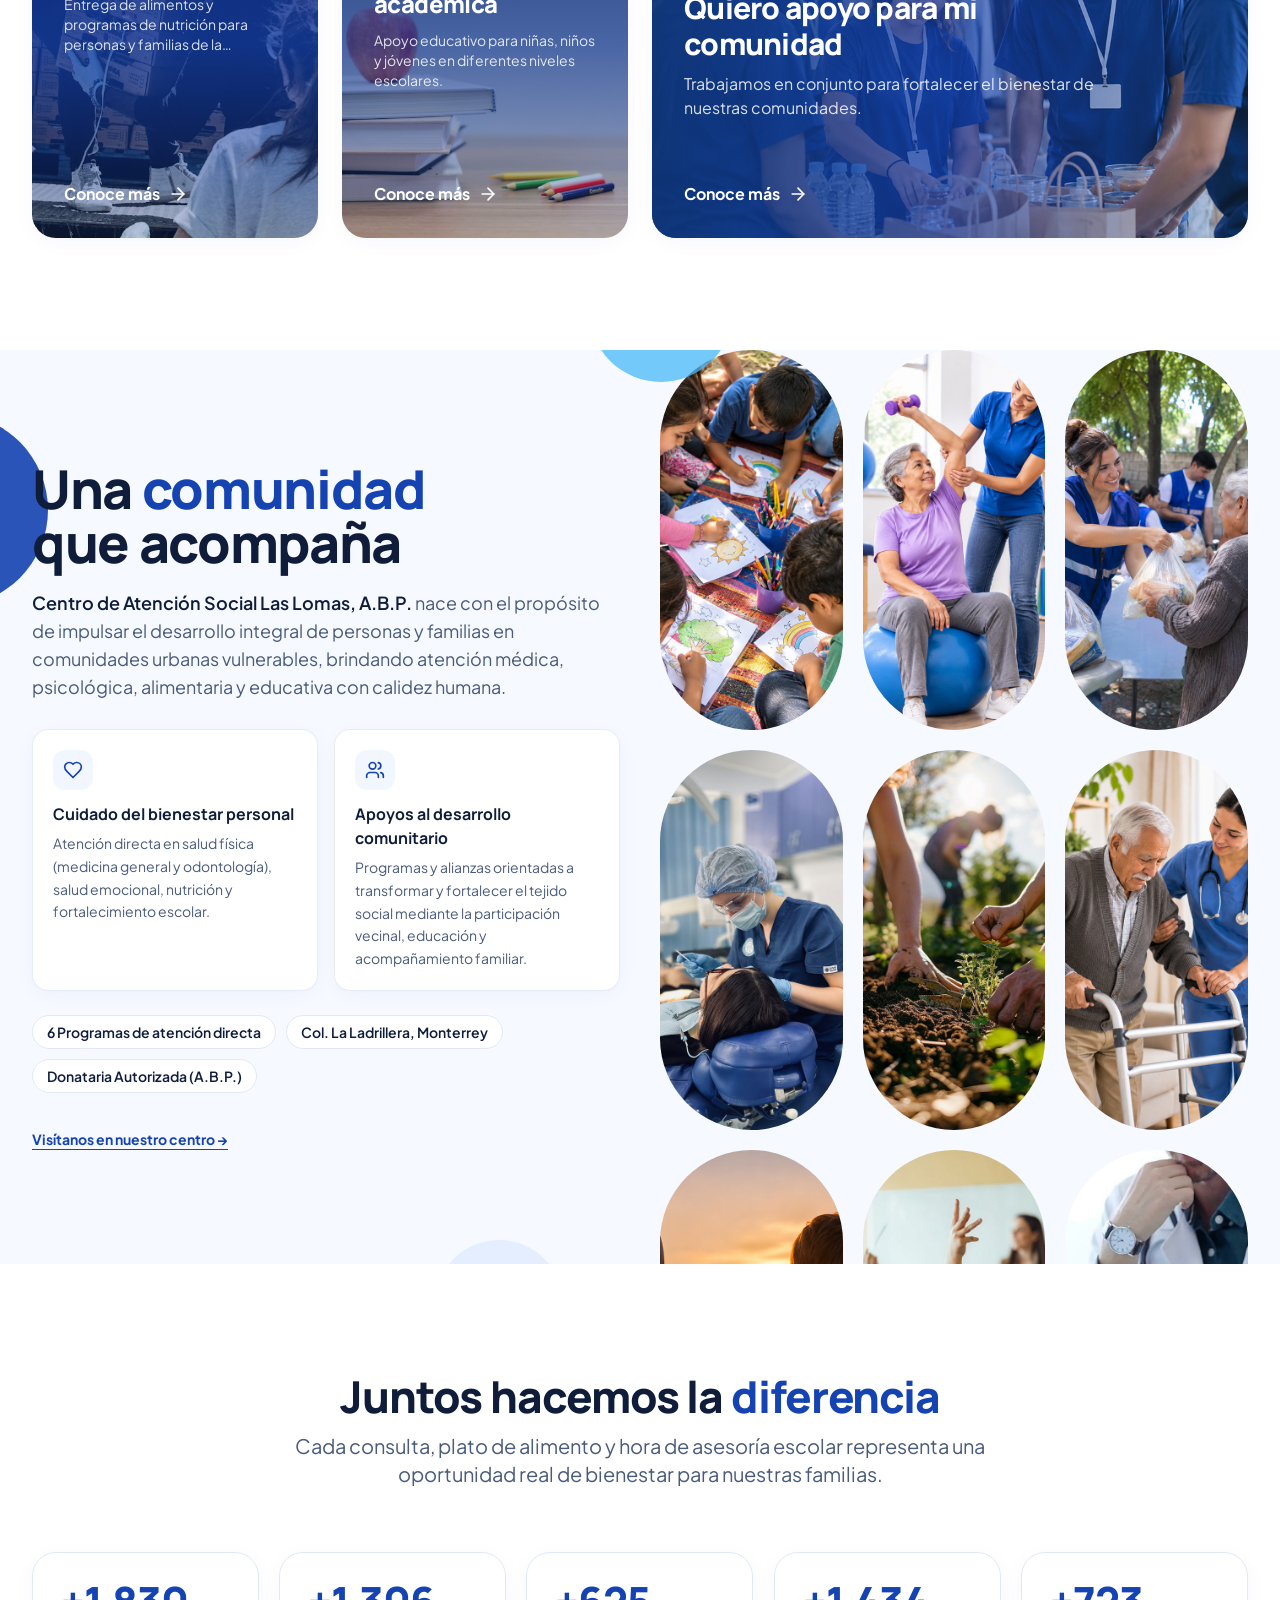
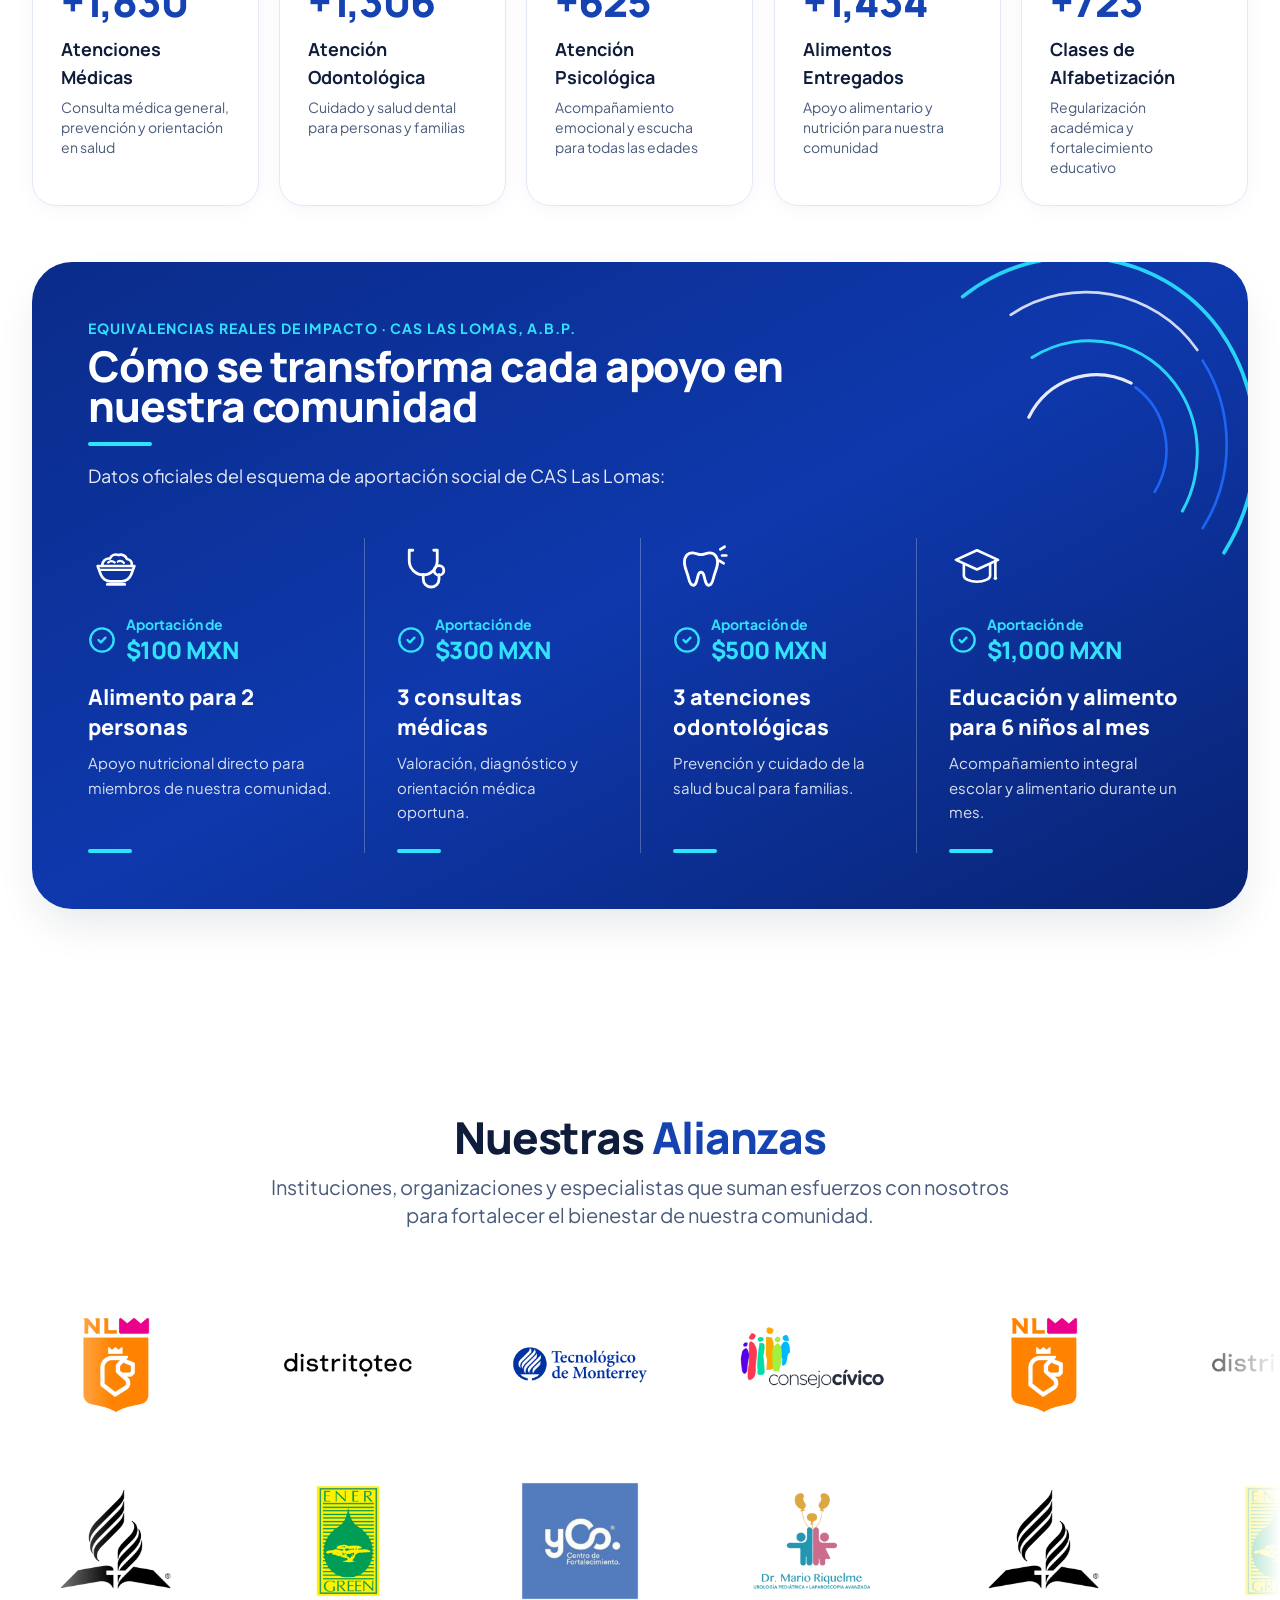
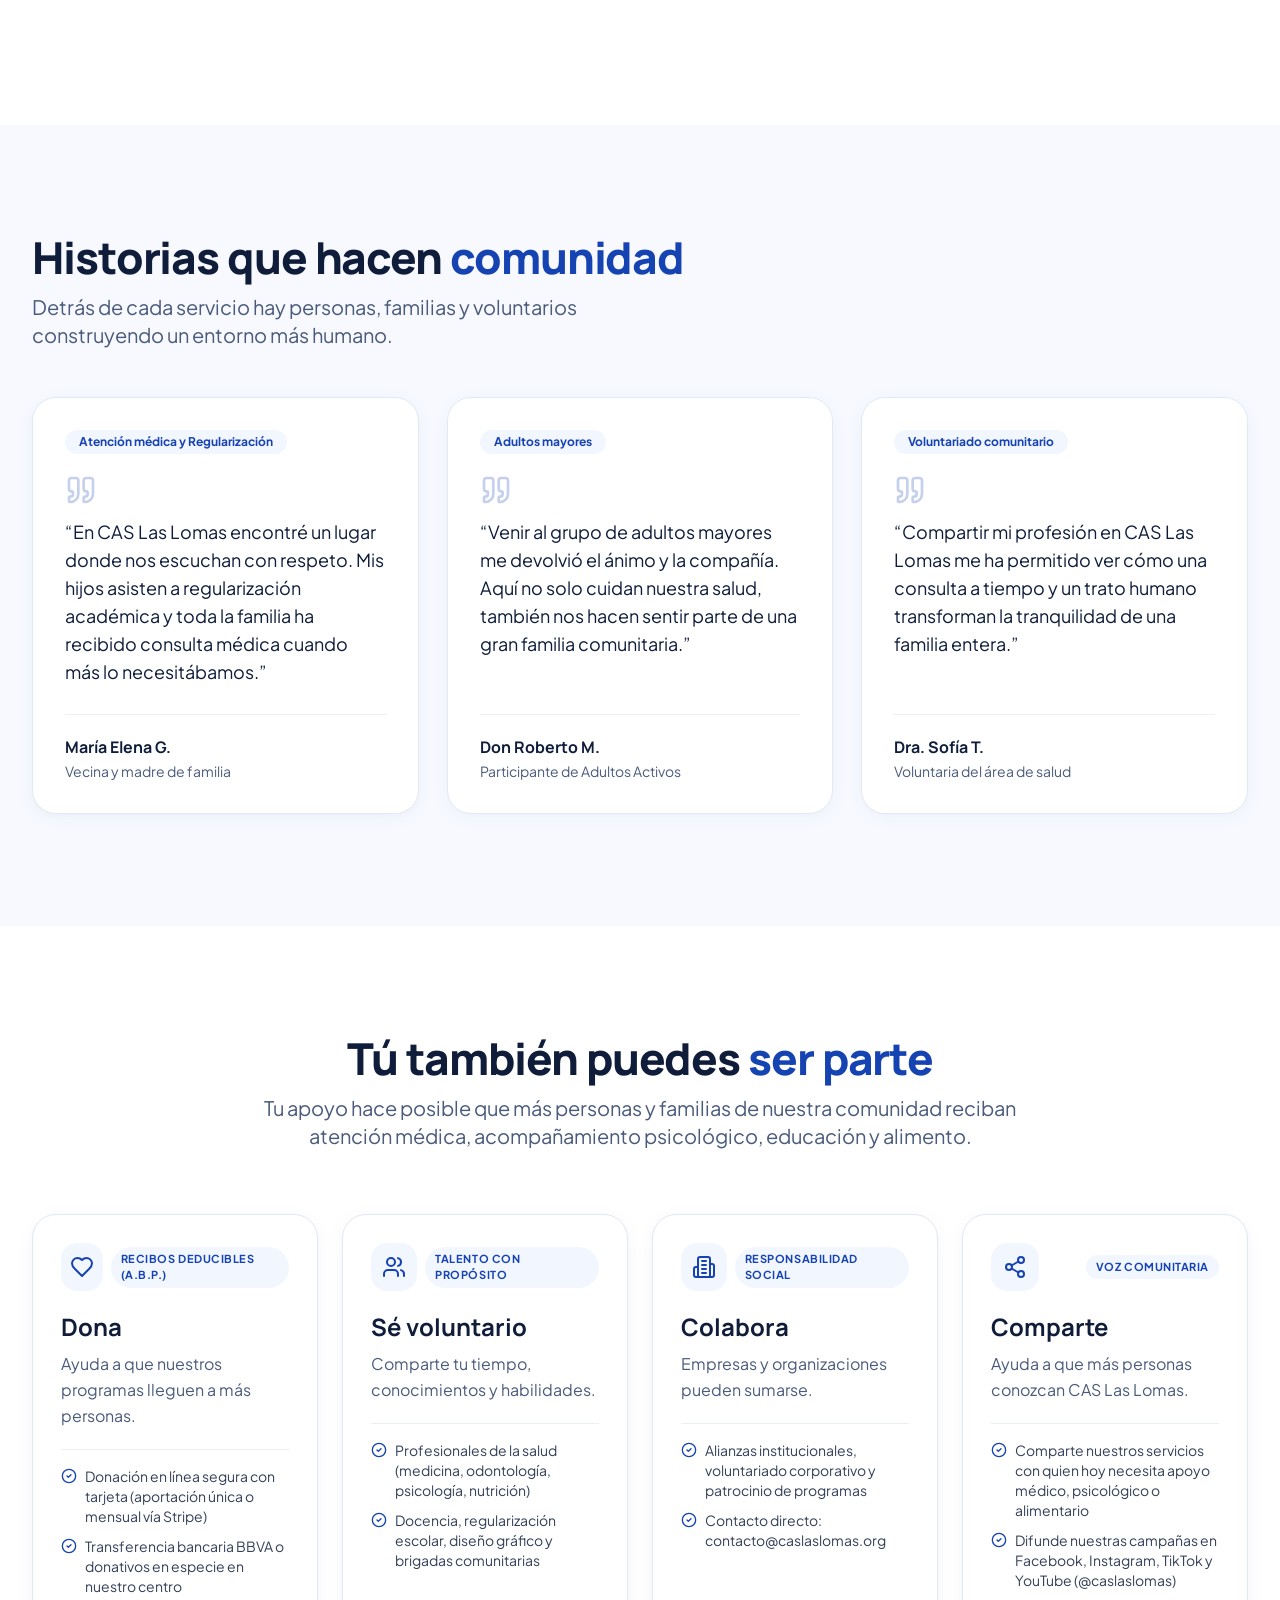
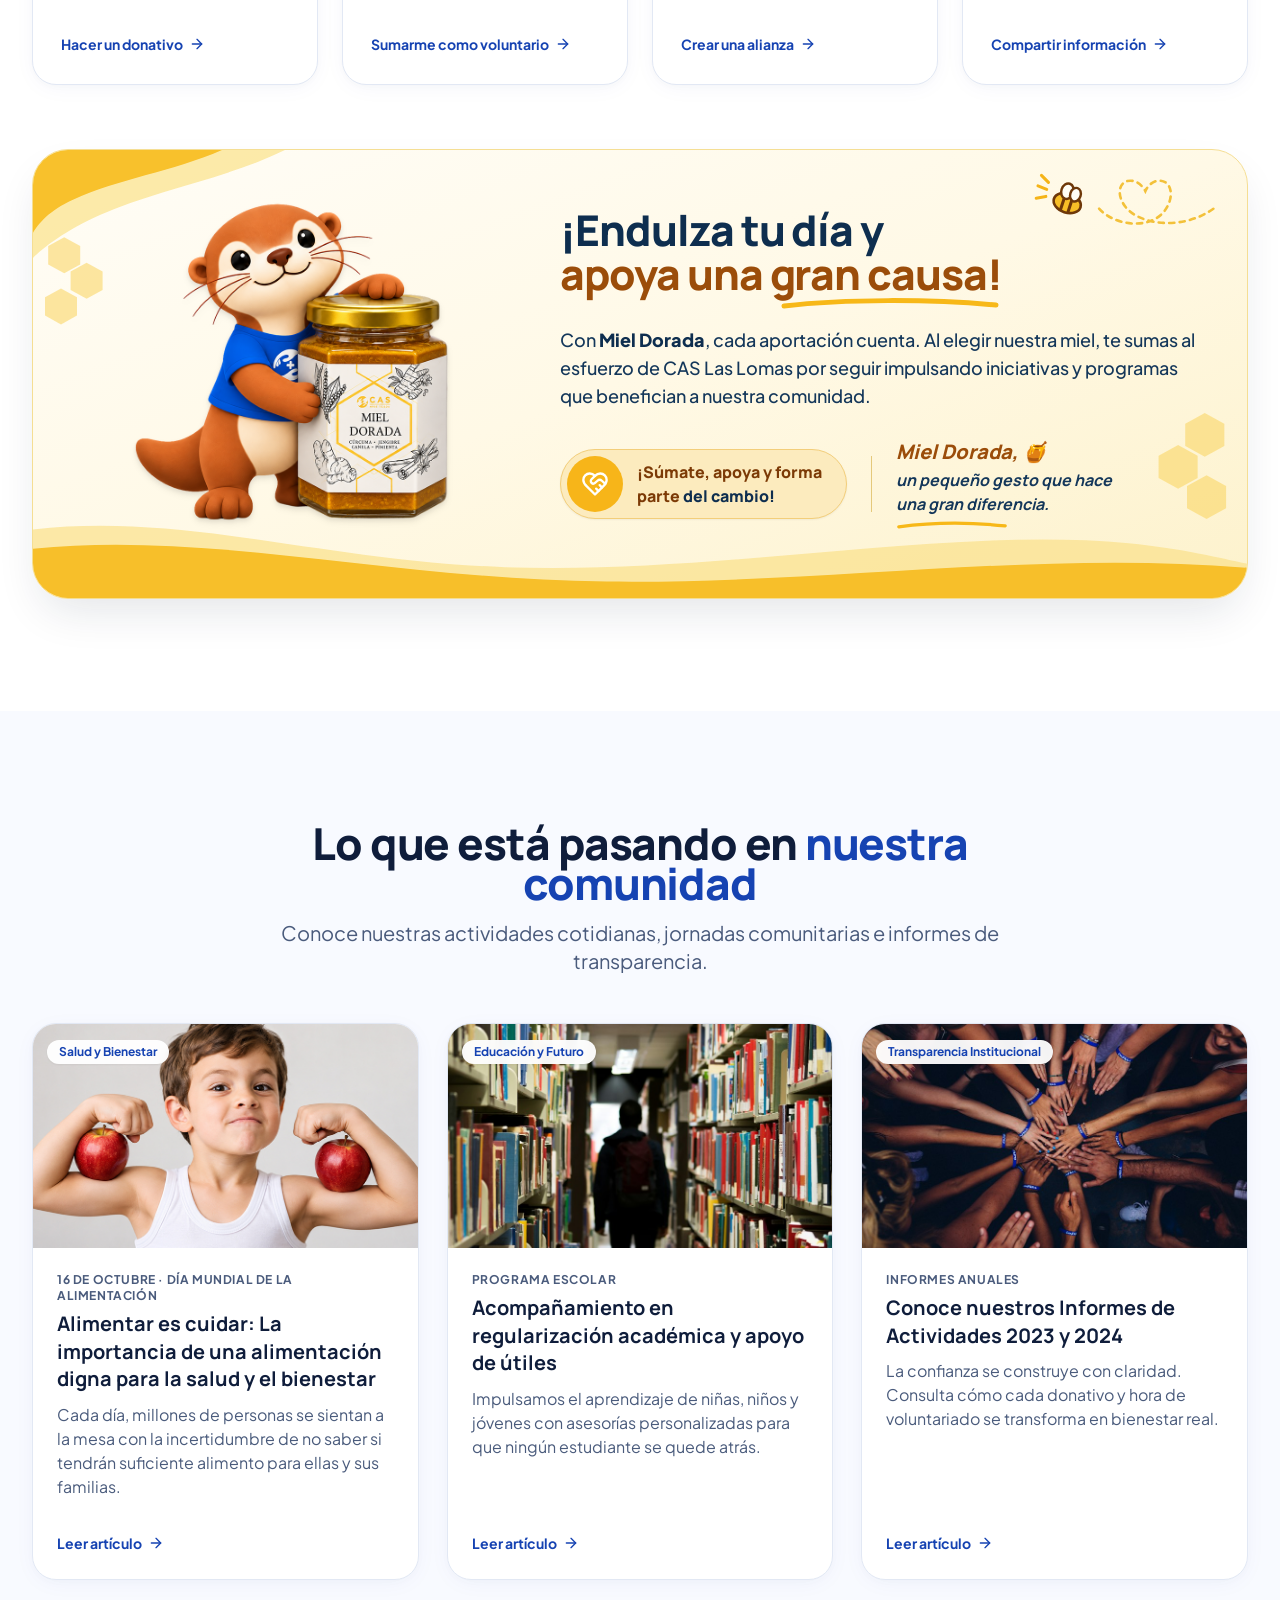
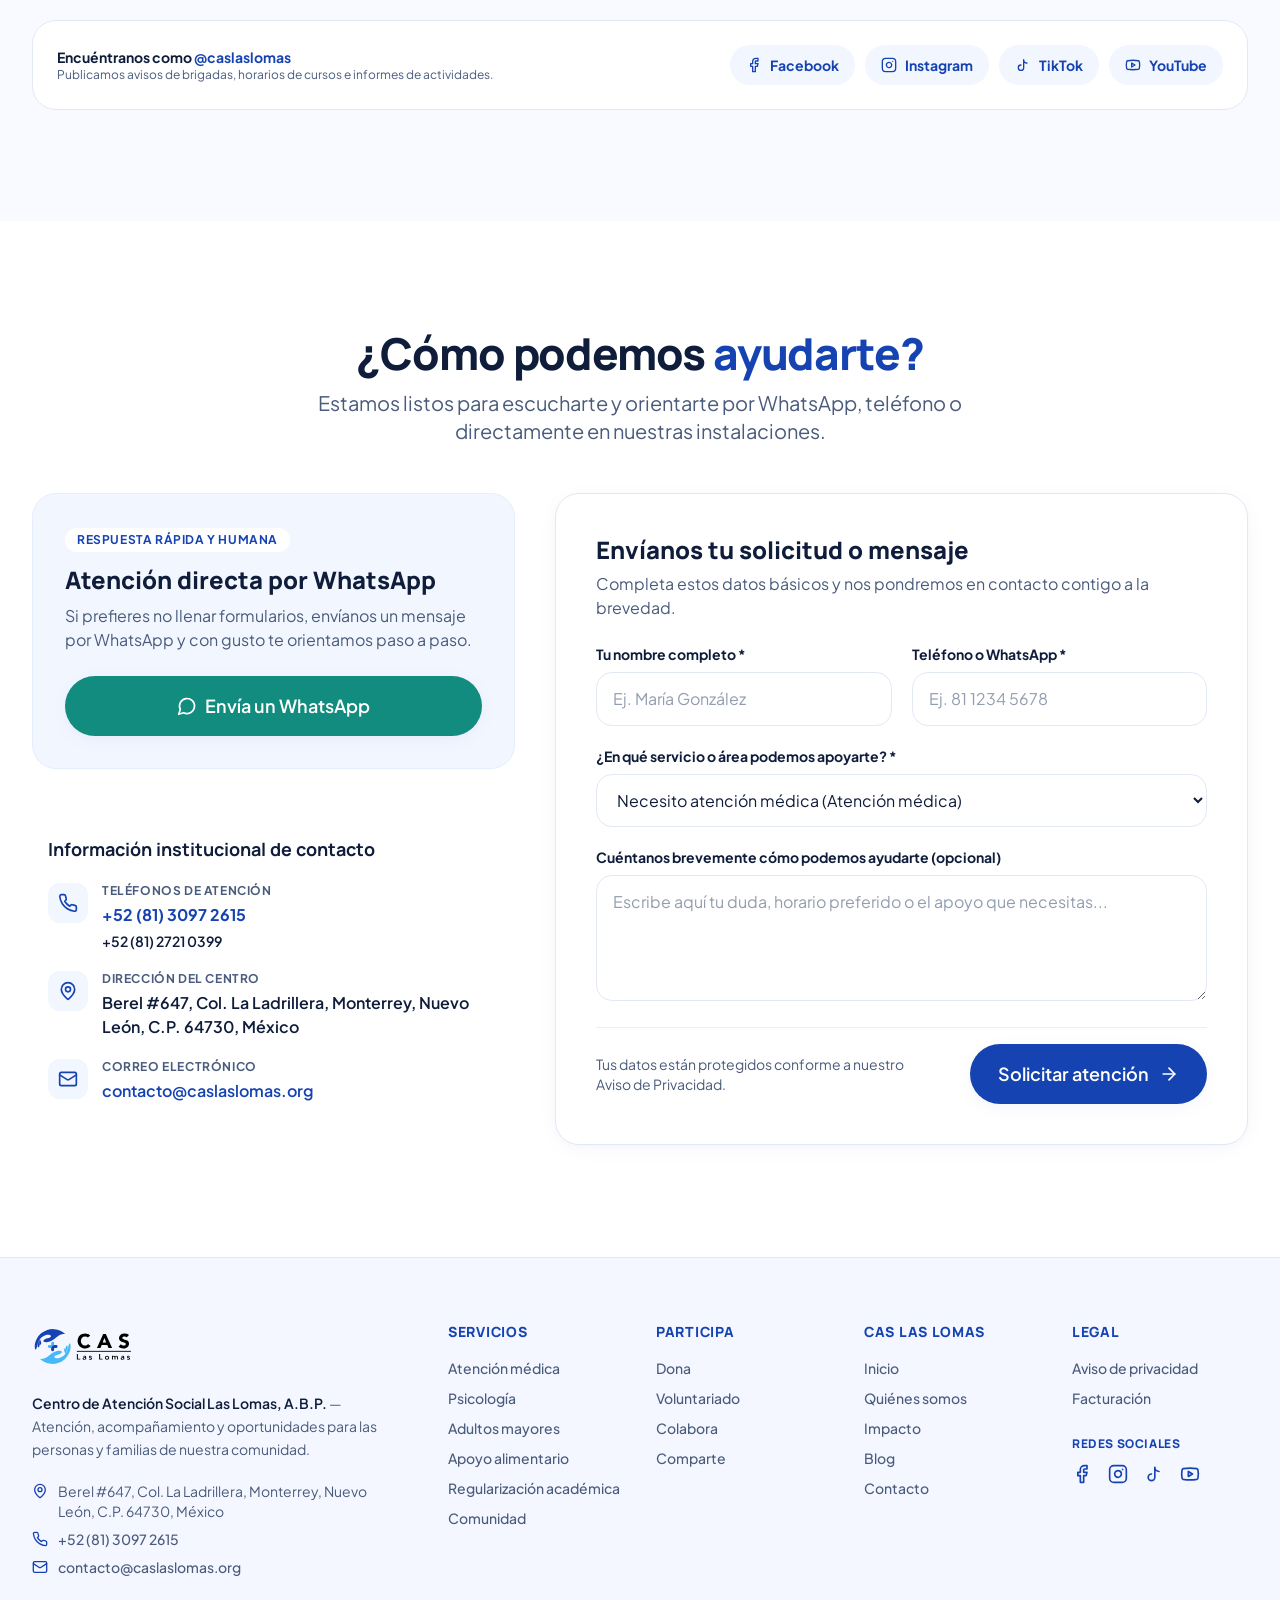
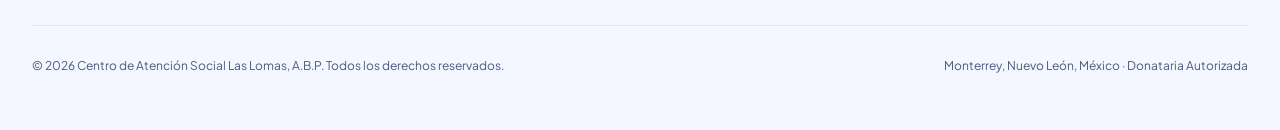
==== commit b4f99a0f: "Add files via upload" ====
--- a/index.html
+++ b/index.html
@@ -2,8 +2,8 @@
 <html lang="es-MX" class="scroll-smooth">
   <head>
     <meta charset="UTF-8" />
-    <link rel="icon" type="image/png" href="/favicon.png" />
-    <link rel="apple-touch-icon" href="/favicon.png" />
+    <link rel="icon" type="image/png" href="./favicon.png" />
+    <link rel="apple-touch-icon" href="./favicon.png" />
     <meta name="viewport" content="width=device-width, initial-scale=1.0" />
     <title>CAS Las Lomas, A.B.P. — Comunidad, Acompañamiento y Oportunidades</title>
     <meta
@@ -18,8 +18,8 @@
       href="https://fonts.googleapis.com/css2?family=Caveat:wght@600;700&family=Manrope:wght@600;700;800&family=Plus+Jakarta+Sans:wght@400;500;600;700&display=swap"
       rel="stylesheet"
     />
-    <script type="module" crossorigin src="/assets/index-CTsj-hBc.js"></script>
-    <link rel="stylesheet" crossorigin href="/assets/index-2d9EonLI.css">
+    <script type="module" crossorigin src="./assets/index-DJcKzT5a.js"></script>
+    <link rel="stylesheet" crossorigin href="./assets/index-2d9EonLI.css">
   </head>
   <body class="bg-white text-cas-text font-sans antialiased selection:bg-cas-blue selection:text-white">
     <a
